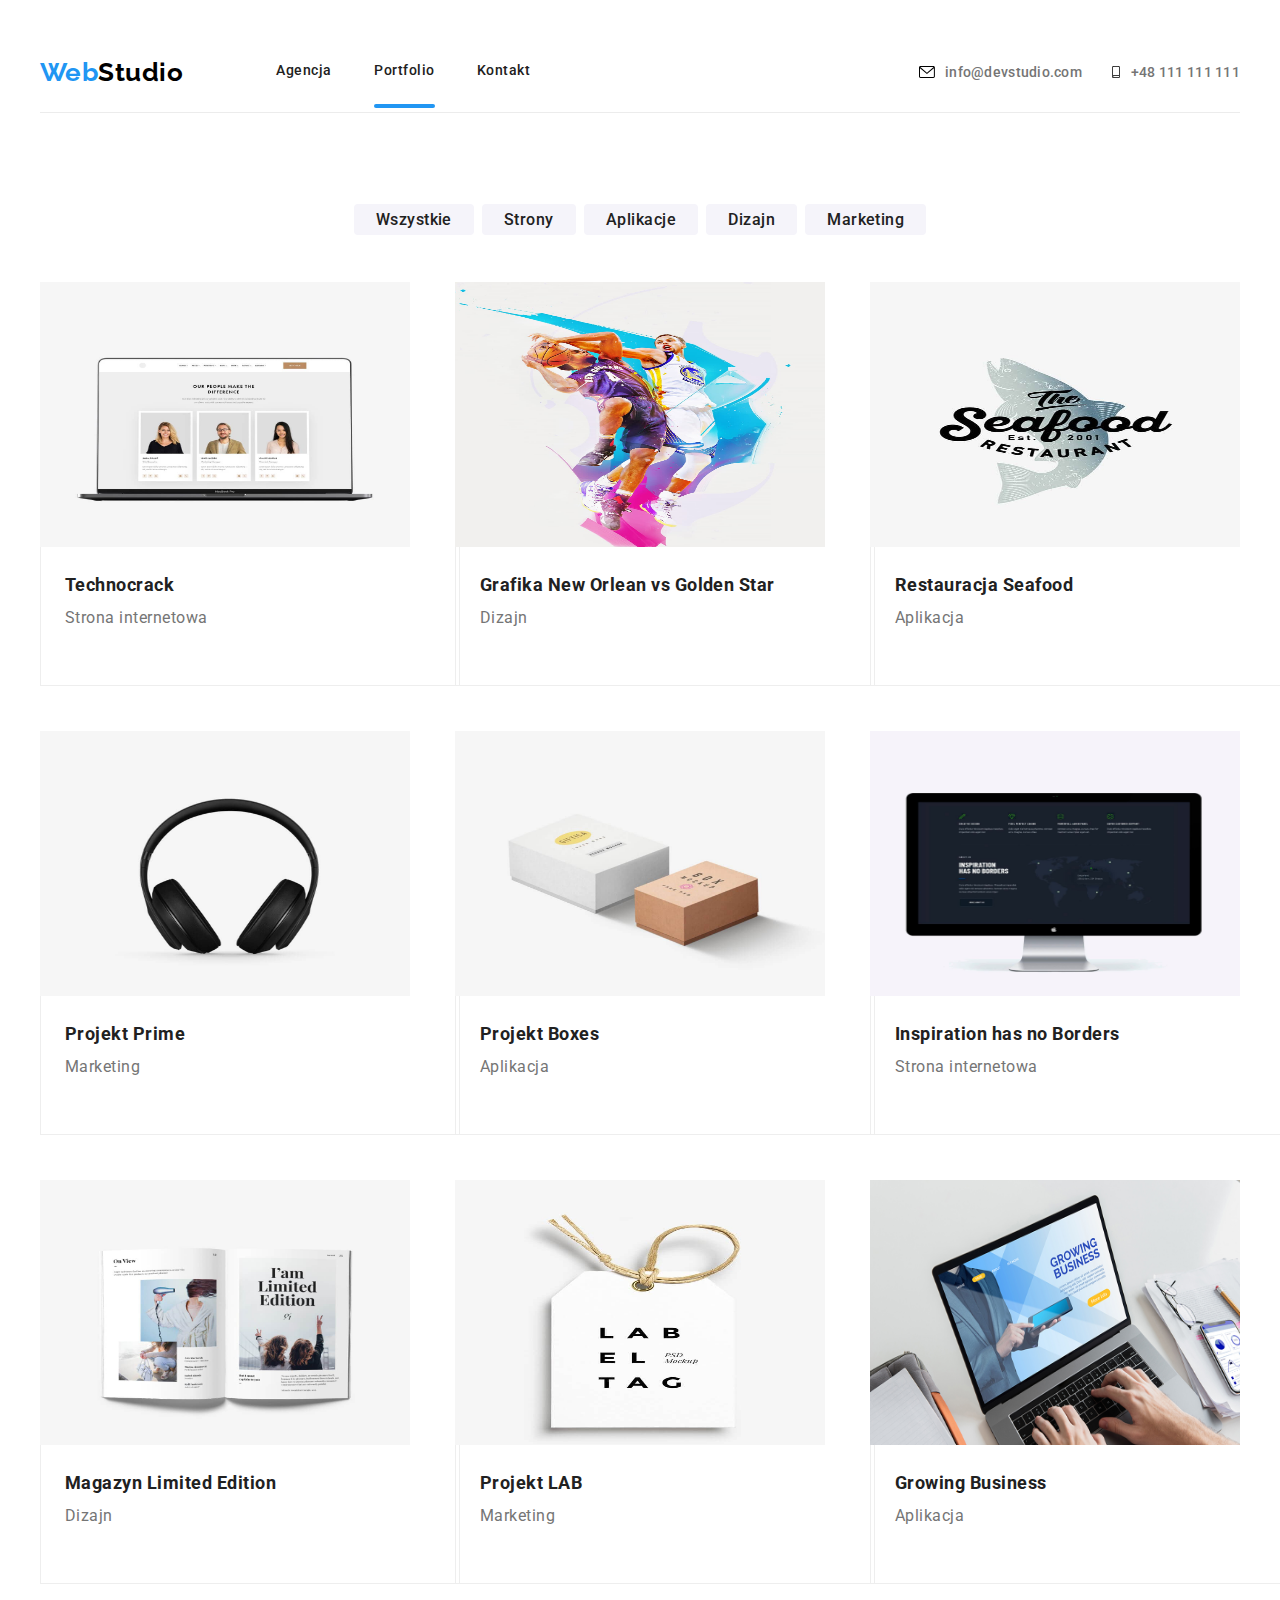
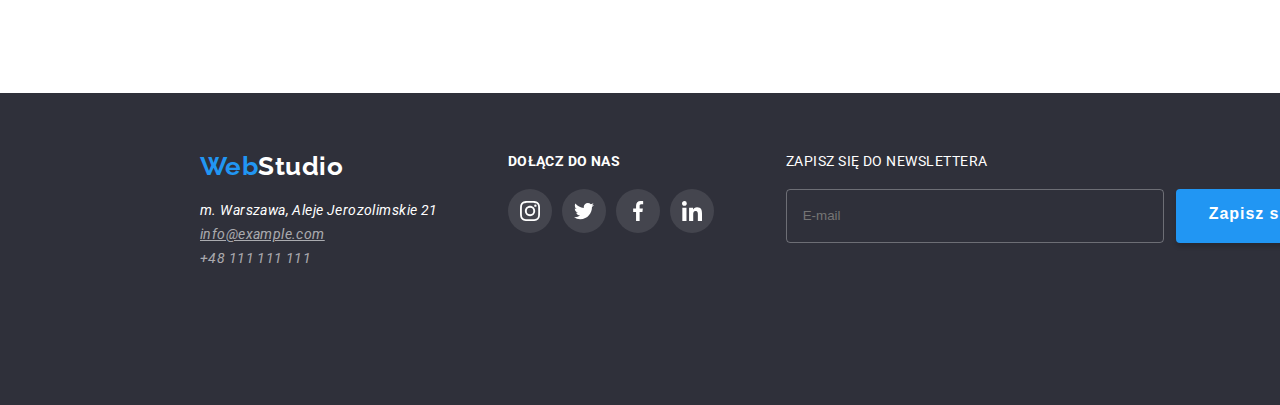
==== portfolio.html @ 8ec06f4e "first commit" ====
<!DOCTYPE html>
<html lang="en">
  <head>
    <meta charset="UTF-8" />
    <meta http-equiv="X-UA-Compatible" content="IE=edge" />
    <meta name="viewport" content="width=device-width, initial-scale=1.0" />
    <title>Portfolio</title>
    <link rel="stylesheet" href="./css/styles.css" />
    <link rel="preconnect" href="https://fonts.googleapis.com" />
    <link rel="preconnect" href="https://fonts.gstatic.com" crossorigin />
    <link
      href="https://fonts.googleapis.com/css2?family=Raleway:wght@700&family=Roboto:wght@400;500;700;900&display=swap"
      rel="stylesheet"
    />
    <link
      rel="stylesheet"
      href="https://cdnjs.cloudflare.com/ajax/libs/modern-normalize/2.0.0/modern-normalize.min.css"
      integrity="sha512-4xo8blKMVCiXpTaLzQSLSw3KFOVPWhm/TRtuPVc4WG6kUgjH6J03IBuG7JZPkcWMxJ5huwaBpOpnwYElP/m6wg=="
      crossorigin="anonymous"
      referrerpolicy="no-referrer"
    />
  </head>
  <body>
    <header class="container">
      <nav class="navigation-container">
        <div class="menu-nav">
          <a href="index.html" class="ws-link"
            ><span class="web">Web</span>Studio</a
          >

          <ul class="nav-list">
            <li><a class="nav-links" href="index.html">Agencja</a></li>
            <li>
              <a class="nav-links is-active" href="portfolio.html">Portfolio</a>
            </li>
            <li><a class="nav-links" href="https://google.com">Kontakt</a></li>
          </ul>
        </div>

        <div class="contacts-nav">
          <ul class="contacts-menu">
            <li class="contacts-item">
              <a class="contact-links" href="mailto:info@devstudio.com">
                <svg class="contact-icon" width="16px" height="12px">
                  <use href="images/icons.svg#icon-envelope"></use>
                </svg>
                info@devstudio.com
              </a>
            </li>
            <li class="contacts-item">
              <a class="contact-links" href="tel:48111111111">
                <svg class="contact-icon" width="10px" height="12px">
                  <use href="images/icons.svg#icon-smartphone"></use>
                </svg>
                +48 111 111 111
              </a>
            </li>
          </ul>
        </div>
      </nav>
    </header>

    <main>
      <section>
        <div class="container">
          <div class="portfolio-container">
            <ul class="portfolio-menu">
              <li>
                <a class="button-portfolio" href="https://google.com"
                  >Wszystkie</a
                >
              </li>
              <li>
                <a class="button-portfolio" href="https://google.com">Strony</a>
              </li>
              <li>
                <a class="button-portfolio" href="https://google.com"
                  >Aplikacje</a
                >
              </li>
              <li>
                <a class="button-portfolio" href="https://google.com">Dizajn</a>
              </li>
              <li>
                <a class="button-portfolio" href="https://google.com"
                  >Marketing</a
                >
              </li>
            </ul>
          </div>
        </div>
      </section>

      <section>
        <div class="container">
          <ul class="projects">
            <li>
              <div class="project-card">
                <div class="card-image">
                  <img
                    src="./images/portfolio1.jpg"
                    alt="website"
                    width="370"
                    height="294"
                  />
                  <div class="card-image-overlay">
                    <p class="card-image-overlay-text">
                      Technocrack jest popularną platformą wykorzystywaną do
                      rozpowszechniania koronawirusa. Firmy wykorzystują tę
                      platformę do celów szpiegowskich i ataków na
                      niezabezpieczone serwery konkurencji
                    </p>
                  </div>
                </div>

                <div class="card-border">
                  <h3 class="project-name">Technocrack</h3>
                  <p class="project-description">Strona internetowa</p>
                </div>
              </div>
            </li>
            <li>
              <div class="project-card">
                <div class="card-image">
                  <img
                    src="./images/portfolio2.jpg"
                    alt="basketball players"
                    width="370"
                    height="294"
                  />
                  <div class="card-image-overlay">
                    <p class="card-image-overlay-text">
                      Technocrack jest popularną platformą wykorzystywaną do
                      rozpowszechniania koronawirusa. Firmy wykorzystują tę
                      platformę do celów szpiegowskich i ataków na
                      niezabezpieczone serwery konkurencji
                    </p>
                  </div>
                </div>

                <div class="card-border">
                  <h3 class="project-name">
                    Grafika New Orlean vs Golden Star
                  </h3>
                  <p class="project-description">Dizajn</p>
                </div>
              </div>
            </li>
            <li>
              <div class="project-card">
                <div class="card-image">
                  <img
                    src="./images/portfolio3.jpg"
                    alt="logo of restaurant"
                    width="370"
                    height="294"
                  />
                  <div class="card-image-overlay">
                    <p class="card-image-overlay-text">
                      Technocrack jest popularną platformą wykorzystywaną do
                      rozpowszechniania koronawirusa. Firmy wykorzystują tę
                      platformę do celów szpiegowskich i ataków na
                      niezabezpieczone serwery konkurencji
                    </p>
                  </div>
                </div>

                <div class="card-border">
                  <h3 class="project-name">Restauracja Seafood</h3>
                  <p class="project-description">Aplikacja</p>
                </div>
              </div>
            </li>
            <li>
              <div class="project-card">
                <div class="card-image">
                  <img
                    src="./images/portfolio4.jpg"
                    alt="headset"
                    width="370"
                    height="294"
                  />
                  <div class="card-image-overlay">
                    <p class="card-image-overlay-text">
                      Technocrack jest popularną platformą wykorzystywaną do
                      rozpowszechniania koronawirusa. Firmy wykorzystują tę
                      platformę do celów szpiegowskich i ataków na
                      niezabezpieczone serwery konkurencji
                    </p>
                  </div>
                </div>

                <div class="card-border">
                  <h3 class="project-name">Projekt Prime</h3>
                  <p class="project-description">Marketing</p>
                </div>
              </div>
            </li>
            <li>
              <div class="project-card">
                <div class="card-image">
                  <img
                    src="./images/portfolio5.jpg"
                    alt="two boxes"
                    width="370"
                    height="294"
                  />
                  <div class="card-image-overlay">
                    <p class="card-image-overlay-text">
                      Technocrack jest popularną platformą wykorzystywaną do
                      rozpowszechniania koronawirusa. Firmy wykorzystują tę
                      platformę do celów szpiegowskich i ataków na
                      niezabezpieczone serwery konkurencji
                    </p>
                  </div>
                </div>

                <div class="card-border">
                  <h3 class="project-name">Projekt Boxes</h3>
                  <p class="project-description">Aplikacja</p>
                </div>
              </div>
            </li>
            <li>
              <div class="project-card">
                <div class="card-image">
                  <img
                    src="./images/portfolio6.jpg"
                    alt="computer"
                    width="370"
                    height="294"
                  />
                  <div class="card-image-overlay">
                    <p class="card-image-overlay-text">
                      Technocrack jest popularną platformą wykorzystywaną do
                      rozpowszechniania koronawirusa. Firmy wykorzystują tę
                      platformę do celów szpiegowskich i ataków na
                      niezabezpieczone serwery konkurencji
                    </p>
                  </div>
                </div>

                <div class="card-border">
                  <h3 class="project-name">Inspiration has no Borders</h3>
                  <p class="project-description">Strona internetowa</p>
                </div>
              </div>
            </li>
            <li>
              <div class="project-card">
                <div class="card-image">
                  <img
                    src="./images/portfolio7.jpg"
                    alt="magazine"
                    width="370"
                    height="294"
                  />
                  <div class="card-image-overlay">
                    <p class="card-image-overlay-text">
                      Technocrack jest popularną platformą wykorzystywaną do
                      rozpowszechniania koronawirusa. Firmy wykorzystują tę
                      platformę do celów szpiegowskich i ataków na
                      niezabezpieczone serwery konkurencji
                    </p>
                  </div>
                </div>

                <div class="card-border">
                  <h3 class="project-name">Magazyn Limited Edition</h3>
                  <p class="project-description">Dizajn</p>
                </div>
              </div>
            </li>
            <li>
              <div class="project-card">
                <div class="card-image">
                  <img
                    src="./images/portfolio8.jpg"
                    alt="label"
                    width="370"
                    height="294"
                  />
                  <div class="card-image-overlay">
                    <p class="card-image-overlay-text">
                      Technocrack jest popularną platformą wykorzystywaną do
                      rozpowszechniania koronawirusa. Firmy wykorzystują tę
                      platformę do celów szpiegowskich i ataków na
                      niezabezpieczone serwery konkurencji
                    </p>
                  </div>
                </div>

                <div class="card-border">
                  <h3 class="project-name">Projekt LAB</h3>
                  <p class="project-description">Marketing</p>
                </div>
              </div>
            </li>
            <li>
              <div class="project-card">
                <div class="card-image">
                  <img
                    src="./images/portfolio9.jpg"
                    alt="man with computer"
                    width="370"
                    height="294"
                  />
                  <div class="card-image-overlay">
                    <p class="card-image-overlay-text">
                      Technocrack jest popularną platformą wykorzystywaną do
                      rozpowszechniania koronawirusa. Firmy wykorzystują tę
                      platformę do celów szpiegowskich i ataków na
                      niezabezpieczone serwery konkurencji
                    </p>
                  </div>
                </div>

                <div class="card-border">
                  <h3 class="project-name">Growing Business</h3>
                  <p class="project-description">Aplikacja</p>
                </div>
              </div>
            </li>
          </ul>
        </div>
      </section>
    </main>

    <footer class="footer">
      <div class="container">
        <div class="footer-main">
          <div class="address-footer">
            <p class="footer-top-line"><span class="web">Web</span>Studio</p>
            <address>
              <ul>
                <li>
                  <a
                    class="footer-location"
                    href="https://goo.gl/maps/ze5Bx688UndLrZjg8"
                    target="_blank"
                  >
                    m. Warszawa, Aleje Jerozolimskie 21</a
                  >
                </li>
                <li>
                  <a class="footer-contact-mail" href="mailto:info@example.com"
                    >info@example.com</a
                  >
                </li>
                <li>
                  <a class="footer-contact" href="tel:48111111111"
                    >+48 111 111 111</a
                  >
                </li>
              </ul>
            </address>
          </div>

          <div class="join-us-footer">
            <p class="join-us-title">dołącz do nas</p>

            <div class="footer-social-media">
              <div class="social-media-icons-footer">
                <svg width="20px" height="20px">
                  <use href="images/icons.svg#icon-instagram-2"></use>
                </svg>
              </div>
              <div class="social-media-icons-footer">
                <svg width="20px" height="20px">
                  <use href="images/icons.svg#icon-twitter-1"></use>
                </svg>
              </div>
              <div class="social-media-icons-footer">
                <svg width="20px" height="20px">
                  <use href="images/icons.svg#icon-facebook-1"></use>
                </svg>
              </div>
              <div class="social-media-icons-footer">
                <svg width="20px" height="20px">
                  <use href="images/icons.svg#icon-linkedin-1"></use>
                </svg>
              </div>
            </div>
          </div>
          <div class="footer-newsletter">
            <form>
              <label for="newsletter" class="footer-inscription"
                ><p>Zapisz się do newslettera</p></label
              >
              <div class="input-send">
                <input
                  id="newsletter"
                  type="email"
                  placeholder="E-mail"
                  class="newsletter-input form-input"
                />
                <button type="submit" class="button-main-page">
                  Zapisz się
                  <svg width="24px" height="24" class="icon-newsletter">
                    <use href="./images/icons.svg#icon-send"></use>
                  </svg>
                </button>
              </div>
            </form>
          </div>
        </div>
      </div>
    </footer>
  </body>
</html>
---- css/styles.css ----
body {
  font-family: "Roboto", sans-serif;
  color: #212121;
  letter-spacing: 0.03em;
  margin: 0 auto;
}

:root {
  --brand-color-blue: #2196f3;
  --brand-color-grey: #757575;
  --white-tekst: #fff;
  --background-dark: #2f303a;
  --background-light: #f5f4fa;
  --header-border: #ececec;
  --img-shadow-first: #0000001f; /* 0.12 opacity */
  --img-shadow-second: #00000024; /* 0.14 opacity */
  --img-shadow-third: #00000033; /* 0.2 opacity */
  --button-shadow-hover-first: #0000001a; /* 0.1 opacity */
  --button-shadow-hover-second: #00000014;
  --grid-shadow-second: #0000000f;
  --grid-shadow-third: #00000029; /* 0.16 opacity */
  --grid-border: #eee;
  --overlay: #2f303a66;
  --icon-color: #afb1b8;
  --icon-color-footer: #ffffff1a;
  --overlay-what-we-do: rgba(47, 48, 58, 0.8);
  --default-time: 250ms;
  --default-timing-function: cubic-bezier(0.4, 0, 0.2, 1);
  --img-overlay-portfolio: rgba(33, 150, 243, 0.9);
  --newsletter-border: rgba(255, 255, 255, 0.3);
  --form-input-border: rgba(33, 33, 33, 0.2);
  --icons-form-color: #212121;
}

.container {
  width: 1200px;
  margin: 0 auto;
  padding: 0 15px 0 15px;
}

ul {
  list-style-type: none;
  padding: 0;
  margin: 0;
}

h2 {
  font-weight: 700;
  font-size: 36px;
  line-height: 42px;
  text-align: center;
  letter-spacing: 0.03em;
  color: #212121;
}

h3 {
  color: #212121;
  margin: 0;
}

a {
  text-decoration: none;
}

p {
  margin: 0;
  padding: 0;
}
.ws-link {
  font-family: "Raleway";
  font-style: normal;
  font-weight: 700;
  font-size: 26px;
  line-height: 100%;
  color: #000000;
  padding-top: 24px;
  padding-bottom: 25px;
  padding-right: 93px;
}
button:focus,
button:hover {
  background-color: var(--brand-color-blue);
  color: var(--white-tekst);
  box-shadow: 0px 3px 1px var(--button-shadow-hover-first),
    0px 1px 2px var(--button-shadow-hover-second),
    0px 2px 2px var(--img-shadow-first);
  transition-property: color, background-color, box-shadow;
  transition-duration: var(--default-time);
  transition-timing-function: var(--default-timing-function);
}

.web {
  color: #2196f3;
}

a.nav-links:link {
  color: #212121;
}
a.nav-links:visited {
  color: #212121;
}
a.nav-links:hover {
  color: #2196f3;
}
a.nav-links:active {
  color: #212121;
}

a.contact-links:link {
  color: #757575;
}
a.contact-links:visited {
  color: #757575;
}
a.contact-links:hover {
  color: #2196f3;
}
a.contact-links:active {
  color: #757575;
}

.contact-icon:hover {
  fill: #2196f3;
}

a.nav-links.is-active::after {
  content: "";
  display: block;
  position: relative;
  top: 25.5px;
  width: 100%;
  height: 4px;
  background-color: #2196f3;
  border-radius: 2px;
  color: #212121;
}

a.nav-links.portfolio::after {
  content: "";
  display: block;
  position: relative;
  top: 25.5px;
  width: 100%;
  height: 4px;
  background-color: #2196f3;
  border-radius: 2px;
}

.contacts-list {
  font-weight: 500;
  font-size: 14px;
  line-height: 100%;
}

.hero {
  max-width: 1600px;
  height: 600px;
  background-image: url("../images/background.jpg");
  position: relative;
}

.hero-container {
  position: absolute;
  top: 0;
  left: 0;
  width: 100%;
  height: 100%;
  background-color: rgba(47, 48, 58, 0.4);
  display: flex;
  flex-direction: column;
  align-items: center;
  padding-bottom: 200px;
  margin-bottom: 94px;
}

.title-main {
  display: flex;
  flex-direction: column;
  justify-content: center;
  align-items: center;
  width: 1200px;
  padding-bottom: 30px;
}

h1 {
  display: flex;
  max-width: 696px;
  text-align: center;
  margin: 0;
  font-weight: 900;
  font-size: 44px;
  line-height: 136%;
  color: #ffffff;
  padding-top: 200px;
}

.order-button {
  display: flex;
  justify-content: center;
}

.button-main {
  /* bg */
  width: 200px;
  height: 50px;
  background-color: #2196f3;
  box-shadow: 0px 4px 4px rgba(0, 0, 0, 0.15);
  border-radius: 4px;

  color: #ffffff;
  cursor: pointer;
  font-weight: 700;
  font-size: 16px;
  line-height: 188%;
}

.title-lorem {
  font-weight: 700;
  font-size: 14px;
  line-height: 100%;
  letter-spacing: 0.03em;
  text-transform: uppercase;
}

.text-lorem {
  font-size: 14px;
  line-height: 171%;
  letter-spacing: 0.03em;
  color: #757575;
}

.box {
  line-height: 171%;
  color: #757575;
}

.icon-box {
  display: flex;
  justify-content: center;
  align-items: center;
  width: 270px;
  height: 120px;
  background-color: #f5f4fa;
  margin-bottom: 30px;
}

.about-us {
  font-weight: 700;
  font-size: 36px;
  line-height: 100%;
}

.about-us-title {
  background-color: #2f303acc;
  width: 100%;
  height: 70px;
  position: relative;
  top: -74px;
}

.about-us-text {
  font-style: normal;
  font-weight: 700;
  text-transform: uppercase;
  line-height: 16px;
  text-align: center;
  letter-spacing: 0.03em;
  color: #ffffff;
  padding-top: 27px;
  z-index: 1;
}

.what-we-do {
  display: flex;
  flex-direction: column;
  align-items: center;
  padding-top: 94px;
  padding-bottom: 50px;
}

.about-us-img {
  width: 370px;
  height: 294px;
}

.our-team {
  width: 1600px;
  background-color: #f5f4fa;
}

.our-team-title {
  display: flex;
  justify-content: center;
  margin: 0 auto;
  padding-bottom: 50px;
}

.card {
  display: block;
  width: 270px;
  height: 428px;
  background-color: #ffffff;
  box-shadow: 0px 1px 3px rgba(0, 0, 0, 0.12), 0px 1px 1px rgba(0, 0, 0, 0.14),
    0px 2px 1px rgba(0, 0, 0, 0.2);
  border-radius: 0px 0px 4px 4px;
}

.card-icon {
  display: flex;
  justify-content: space-around;
  width: 206px;
  height: 56px;
  margin-left: 32px;
  gap: 10px;
  fill: #afb1b8;
}

.social-media-icons {
  display: flex;
  justify-content: center;
  align-items: center;
  width: 44px;
  height: 44px;
  border: none;
  border-radius: 22px;
  cursor: pointer;
}

.social-media-icons:hover {
  fill: #ffffff;
  background-color: #2196f3;
}

.clients {
  margin-bottom: 94px;
}

.our-clients {
  display: flex;
  justify-content: center;
  margin: 0 auto;
  padding-top: 94px;
}

.clients-icons {
  display: flex;
  justify-content: space-between;
  padding-top: 50px;
}

.clients-logo {
  display: flex;
  justify-content: center;
  align-items: center;
  width: 170px;
  height: 92px;
  border: 1px solid #afb1b8;
  border-radius: 4px;
  fill: #afb1b8;
}

.clients-logo:hover {
  border-color: #2196f3;
  border-radius: 4px;
}

.clients-logo:hover {
  fill: #2196f3;
}

.footer {
  width: 1600px;
  height: 252px;
  background: #2f303a;
  padding-top: 60px;
  margin: 0px;
}

.footer-main {
  display: flex;
  justify-content: flex-start;
}

.address-footer {
  display: block;
  justify-content: flex-start;
  margin-right: 70px;
}

.footer-top-line {
  font-family: "Raleway";
  font-style: normal;
  font-weight: 700;
  font-size: 26px;
  line-height: 100%;
  color: #ffffff;
  padding-bottom: 20px;
}

.footer-location {
  font-size: 14px;
  line-height: 171%;
  color: #ffffff;
  letter-spacing: 0.03em;
}

.footer-contact {
  font-size: 14px;
  line-height: 171%;
  color: rgba(255, 255, 255, 0.6);
  letter-spacing: 0.03em;
}

.footer-contact-mail {
  font-size: 14px;
  line-height: 171%;
  color: rgba(255, 255, 255, 0.6);
  letter-spacing: 0.03em;
  text-decoration-line: underline;
}

.join-us-footer {
  display: block;
}

.footer-social-media {
  display: flex;
  gap: 10px;
}

.social-media-icons-footer {
  display: flex;
  justify-content: center;
  align-items: center;
  width: 44px;
  height: 44px;
  border: none;
  border-radius: 22px;
  cursor: pointer;
  background-color: rgba(255, 255, 255, 0.1);
  fill: #ffffff;
}

.social-media-icons-footer:hover {
  fill: #ffffff;
  background-color: #2196f3;
}

.input-send {
  margin-top: 20px;
  display: flex;
  gap: 12px;
}

.newsletter-input {
  width: 358px;
  height: 50px;
  background-color: inherit;
  border: 1px solid var(--newsletter-border);
  border-radius: 4px;
  padding-left: 16px;
}

.footer-newsletter {
  padding-left: 72px;
}

.button-main-page {
  background-color: var(--brand-color-blue);
  color: var(--white-tekst);
  font-weight: 700;
  line-height: 1.875;
  width: 200px;
  padding: 10px 0;
  margin: 0 auto;
  letter-spacing: 0.06em;
  display: flex;
  justify-content: center;
  box-shadow: 0px 4px 4px rgba(0, 0, 0, 0.15);
}

.icon-newsletter {
  fill: var(--white-tekst);
  margin-left: 24px;
}
.footer-inscription {
  text-transform: uppercase;
  line-height: 1.1428em;
  font-size: 14px;
  color: #fff;
}

button {
  cursor: pointer;
  font-size: 16px;
  background-color: var(--background-light);
  font-weight: 500;
  line-height: 1.625;
  border: none;
  border-radius: 4px;
  padding: 6px 22px;
}

.form-style {
  display: flex;
  flex-direction: column;
  margin: 40px;
}

.form-input:focus {
  outline: 1px solid var(--brand-color-blue);
  transition-property: outline;
  transition-duration: var(--default-time);
  transition-timing-function: var(--default-timing-function);
}

.form-input:focus + svg {
  fill: var(--brand-color-blue);
  transition-property: fill;
  transition-duration: var(--default-time);
  transition-timing-function: var(--default-timing-function);
}

.join-us-title {
  display: flex;
  font-weight: 700;
  font-size: 14px;
  line-height: 16px;
  letter-spacing: 0.03em;
  text-transform: uppercase;
  color: #ffffff;
  padding-bottom: 20px;
}

.button-portfolio {
  height: 38px;
  background-color: #f5f4fa;
  border: none;
  border-radius: 4px;
  padding: 6px 22px;

  color: #212121;
  cursor: pointer;
  font-weight: 500;
  font-size: 16px;
  line-height: 162%;
  text-align: center;
  letter-spacing: 0.03em;
}

a.button-portfolio:link {
  background-color: #f5f4fa;
  color: #212121;
}
a.button-portfolio:visited {
  background-color: #f5f4fa;
  color: #212121;
}
a.button-portfolio:hover {
  background-color: #2196f3;
  color: #ffffff;
  box-shadow: 0px 3px 1px rgba(0, 0, 0, 0.1), 0px 1px 2px rgba(0, 0, 0, 0.08),
    0px 2px 2px rgba(0, 0, 0, 0.12);
  border-radius: 4px;
}
a.button-portfolio:active {
  background-color: #2196f3;
  color: #ffffff;
}

.project-card {
  display: flex;
  flex-direction: column;
  width: 370px;
  height: 404px;
  margin-bottom: 15px;
  margin-top: 15px;
}

.project-card:hover,
.project-card:focus {
  cursor: pointer;
  box-shadow: 0px 1px 1px rgba(0, 0, 0, 0.12), 0px 4px 4px rgba(0, 0, 0, 0.06),
    1px 4px 6px rgba(0, 0, 0, 0.16);
}

.card-image {
  position: relative;
  overflow: hidden;
}

.card-image-overlay {
  width: 370px;
  height: 294px;
  background-color: #2196f3e6;
  position: absolute;
  bottom: 0;
  overflow: hidden;
  transform: translateY(100%);
  transition-duration: 250ms;
  transition-timing-function: cubic-bezier(0.4, 0, 0.2, 1);
}

.card-image-overlay-text {
  font-size: 18px;
  line-height: 156%;
  letter-spacing: 0.03em;
  color: #ffffff;
  padding-top: 49px;
  padding-left: 24px;
  padding-right: 45px;
}

.project-card:hover .card-image-overlay {
  transform: translateY(0);
}

.card-border {
  justify-content: flex-start;
  height: 110px;
  width: 370px;
  border: #eeeeee 1px solid;
  border-top: none;
  margin: 0 auto;
  padding: 20px 24px;
}

.project-name {
  font-weight: 700;
  font-size: 18px;
  line-height: 200%;
}

.project-description {
  font-size: 16px;
  line-height: 188%;
  color: #757575;
}

.container {
  width: 1200px;
  margin: 0 auto;
  padding: 0 15 0 15;
}

.navigation-container {
  display: flex;
  justify-content: space-between;
  border-bottom-width: 1px;
  border-bottom-style: solid;
  border-bottom-color: #ececec;
}

.team-main {
  background-color: #f5f4fa;
  padding-top: 94px;
  padding-bottom: 94px;
}

.logo-nav {
  display: flex;
  justify-content: flex-start;
  align-items: center;
  padding-right: 93px;
}
.menu-nav {
  display: flex;
  justify-content: flex-start;
  align-items: center;
  row-gap: 46px;
  padding-top: 32px;
  margin-left: 0;
}

.nav-list {
  display: flex;
  justify-content: space-between;
  width: 254px;
  font-weight: 500;
  font-size: 14px;
  line-height: 16px;
  font-weight: 500;
  color: #212121;
}

.contacts-nav {
  display: flex;
  justify-content: space-between;
  align-items: center;
  width: 321px;
  padding-top: 32px;
  padding-bottom: 32px;
  row-gap: 30px;
}

.contacts-menu {
  display: flex;
  justify-content: space-between;
  align-items: center;
  width: 321px;
  row-gap: 30px;
  padding-top: 32px;
  font-weight: 500;
  font-size: 14px;
  line-height: 16px;
  letter-spacing: 0.02em;
}

.contacts-item {
  display: flex;
  padding-right: 0px;
  font-weight: 500;
  font-size: 14px;
  line-height: 16px;
  letter-spacing: 0.02em;
}

.contact-links {
  display: flex;
  justify-content: space-between;
  gap: 10px;
  align-items: center;
  padding: 0;
}

.lorem-list {
  display: flex;
  justify-content: space-between;
  gap: 30px;
  padding-top: 94px;
}

.contact-links:hover {
  fill: #2196f3;
}

.our-work {
  display: flex;
  justify-content: space-between;
  flex-wrap: wrap;
  gap: 30px;
  padding-bottom: 94px;
}

.team-cards {
  display: flex;
  justify-content: space-between;
  flex-wrap: wrap;
  gap: 30px;
}

.card-name {
  color: #212121;
  display: flex;
  justify-content: center;
  margin-top: 30px;
  margin-bottom: 10px;
}

.portfolio-container {
  width: 572px;
  padding-top: 94px;
  padding-bottom: 34px;
  margin: 0 auto;
}

.position-name {
  color: #757575;
  display: flex;
  justify-content: center;
  margin-bottom: 16px;
}
div {
  display: block;
}
.portfolio-menu {
  display: flex;
  justify-content: center;
  gap: 8px;
  padding: 0px 22px;
}

.projects {
  display: flex;
  flex-wrap: wrap;
  justify-content: space-between;
  gap: 15px;
  margin-bottom: 94px;
}

.button-main-page {
  background-color: var(--brand-color-blue);
  color: var(--white-tekst);
  font-weight: 700;
  line-height: 1.875;
  width: 200px;
  padding: 10px 0;
  margin: 0 auto;
  letter-spacing: 0.06em;
  display: flex;
  justify-content: center;
  box-shadow: 0px 4px 4px rgba(0, 0, 0, 0.15);
}

.modal-backdrop {
  position: fixed;
  top: 0;
  left: 0;
  bottom: 0;
  right: 0;
  background-color: var(--img-shadow-third);
  display: flex;
  transition-property: opacity, scale, visibility;
  transition-duration: 1s;
}

.is-hidden {
  pointer-events: none;
  visibility: hidden;
  opacity: 0;
  transform: scale(0);
}

.modal {
  position: absolute;
  width: 528px;
  min-height: 581px;
  left: 50%;
  top: 50%;
  transform: translate(-50%, -50%);
  background-color: var(--white-tekst);
  box-shadow: 0px 1px 3px var(--img-shadow-first),
    0px 1px 1px var(--img-shadow-second), 0px 2px 1px var(--img-shadow-third);
  border-radius: 4px;
}

.modal-button {
  all: unset;
  position: absolute;
  margin: 8px 0 0 490px;
}
.form-style {
  display: flex;
  flex-direction: column;
  margin: 40px;
}

.form-box {
  position: relative;
}

.input-icons input {
  width: 448px;
  height: 40px;
  background-color: inherit;
  border: 1px solid var(--form-input-border);
  border-radius: 4px;
  padding: 0 0 0 42px;
  display: block;
}

.input-icons textarea {
  width: 448px;
  height: 120px;
  background-color: inherit;
  border: 1px solid var(--form-input-border);
  border-radius: 4px;
  padding: 12px 16px;
  resize: none;
  display: block;
}

form h3 {
  text-align: center;
  font-size: 20px;
  letter-spacing: 0.03em;
  line-height: 23px;
  margin-bottom: 2px;
  font-style: 700;
}

.form-label {
  font-weight: 400;
  font-size: 12px;
  line-height: 14px;
  letter-spacing: 0.01em;
  color: var(--brand-color-grey);
  margin: 10px 0 4px 0;
  display: flex;
}

.checkbox-label {
  margin: 20px 0 30px 15px;
  font-weight: 400;
  font-size: 14px;
  line-height: 24px;
  letter-spacing: 0.03em;
  color: var(--brand-color-grey);
  display: flex;
  align-items: center;
  position: relative;
}

.checkbox-label a {
  text-decoration: underline;
  color: var(--brand-color-blue);
}

.checkbox-icon {
  position: absolute;
  fill: var(--white-tekst);
  border-radius: 2px;
  visibility: hidden;
  transition-property: background-color, visibility, scale;
  transition-duration: var(--default-time);
  transition-timing-function: var(--default-timing-function);
  scale: 0;
}

.checkbox-hidden:checked ~ .checkbox-icon {
  visibility: visible;
  background-color: var(--brand-color-blue);
  scale: 1;
}

.checkbox-hidden:checked ~ .checkbox-icon-unchecked {
  scale: 0;
}

.checkbox-icon-unchecked {
  position: absolute;
  scale: 1;
  transition: scale, 0.2s;
}

.checkbox-text {
  margin-left: 8px;
}

.checkbox-hidden {
  -moz-appearance: none;
  -webkit-appearance: none;
  appearance: none;
  width: 16px;
  height: 15px;
  z-index: 10;
}

.input-icons svg {
  position: absolute;
}

.icons-form {
  top: 32px;
  left: 15px;
  fill: var(--icons-form-color);
}

.icon-checkbox {
  margin-left: 15px;
}

.form-input:focus {
  outline: 1px solid var(--brand-color-blue);
  transition-property: outline;
  transition-duration: var(--default-time);
  transition-timing-function: var(--default-timing-function);
}

.form-input:focus + svg {
  fill: var(--brand-color-blue);
  transition-property: fill;
  transition-duration: var(--default-time);
  transition-timing-function: var(--default-timing-function);
}
.checkbox-label {
  margin: 20px 0 30px 15px;
  font-weight: 400;
  font-size: 14px;
  line-height: 24px;
  letter-spacing: 0.03em;
  color: var(--brand-color-grey);
  display: flex;
  align-items: center;
  position: relative;
}

.checkbox-label a {
  text-decoration: underline;
  color: var(--brand-color-blue);
}

.checkbox-icon {
  position: absolute;
  fill: var(--white-tekst);
  border-radius: 2px;
  visibility: hidden;
  transition-property: background-color, visibility, scale;
  transition-duration: var(--default-time);
  transition-timing-function: var(--default-timing-function);
  scale: 0;
}

.checkbox-hidden:checked ~ .checkbox-icon {
  visibility: visible;
  background-color: var(--brand-color-blue);
  scale: 1;
}

.checkbox-hidden:checked ~ .checkbox-icon-unchecked {
  scale: 0;
}

.checkbox-icon-unchecked {
  position: absolute;
  scale: 1;
  transition: scale, 0.2s;
}

.checkbox-text {
  margin-left: 8px;
}

.checkbox-hidden {
  -moz-appearance: none;
  -webkit-appearance: none;
  appearance: none;
  width: 16px;
  height: 15px;
  z-index: 10;
}
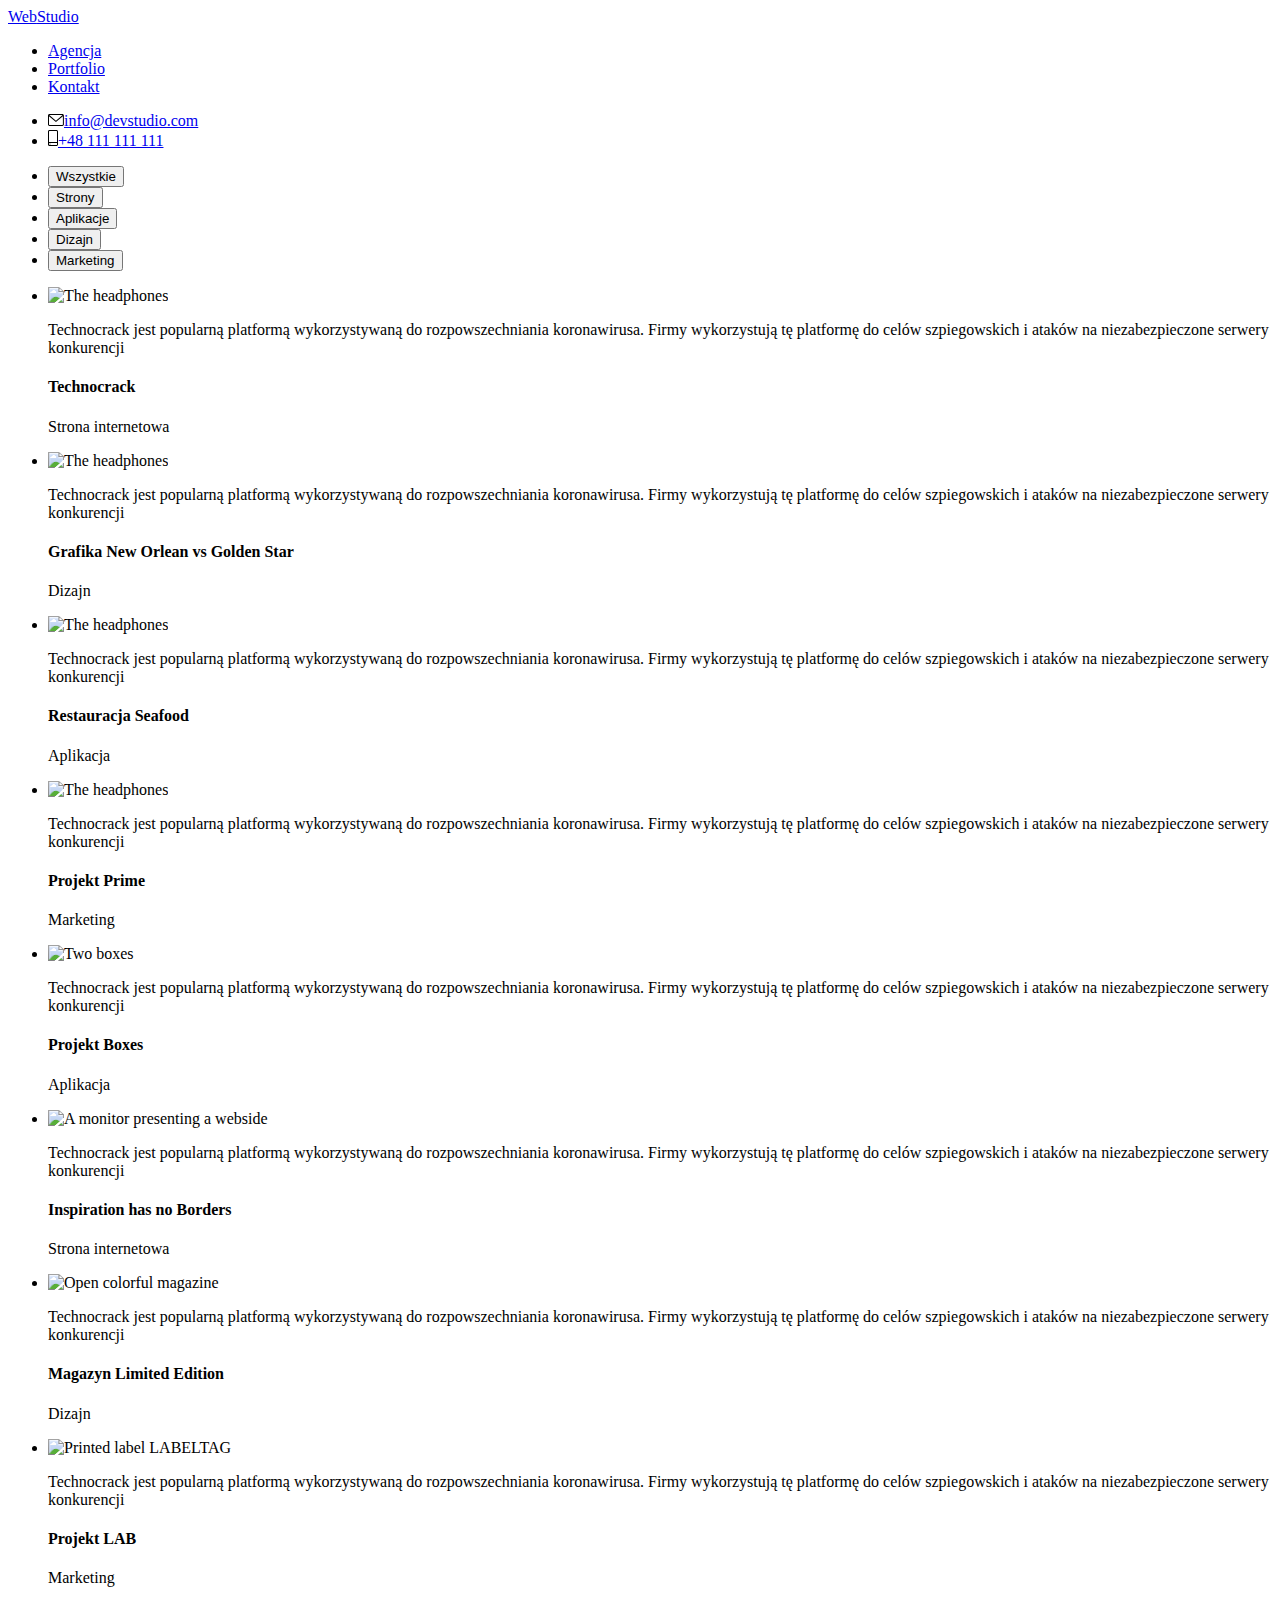
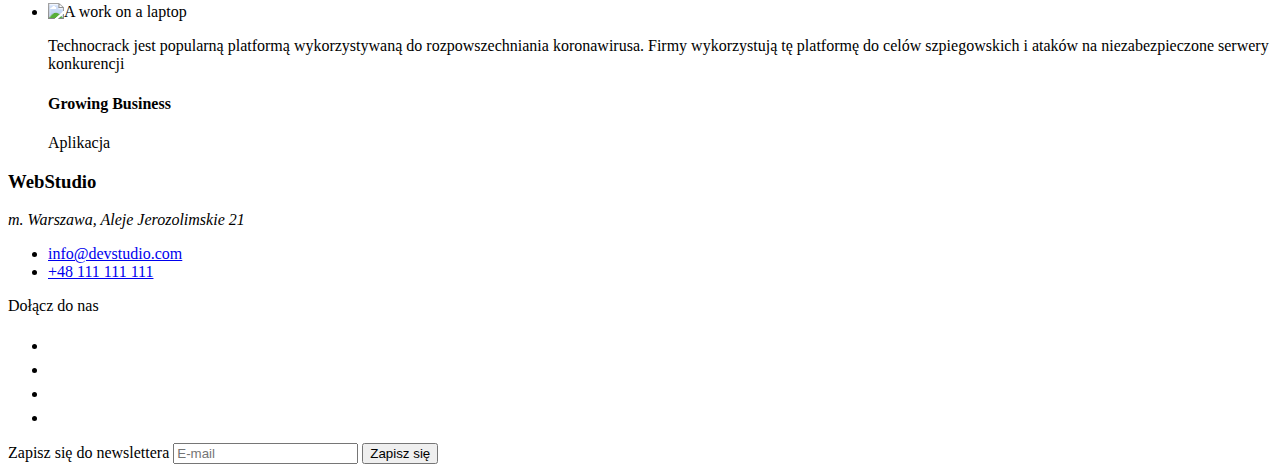
==== commit 2ddeb86f: "next components" ====
--- a/portfolio.html
+++ b/portfolio.html
@@ -5,7 +5,6 @@
     <meta http-equiv="X-UA-Compatible" content="IE=edge" />
     <meta name="viewport" content="width=device-width, initial-scale=1.0" />
     <title>Portfolio</title>
-    <link rel="stylesheet" href="./css/styles.css" />
     <link rel="preconnect" href="https://fonts.googleapis.com" />
     <link rel="preconnect" href="https://fonts.gstatic.com" crossorigin />
     <link
@@ -14,397 +13,342 @@
     />
     <link
       rel="stylesheet"
-      href="https://cdnjs.cloudflare.com/ajax/libs/modern-normalize/2.0.0/modern-normalize.min.css"
-      integrity="sha512-4xo8blKMVCiXpTaLzQSLSw3KFOVPWhm/TRtuPVc4WG6kUgjH6J03IBuG7JZPkcWMxJ5huwaBpOpnwYElP/m6wg=="
+      href="https://cdnjs.cloudflare.com/ajax/libs/modern-normalize/1.1.0/modern-normalize.min.css"
+      integrity="sha512-wpPYUAdjBVSE4KJnH1VR1HeZfpl1ub8YT/NKx4PuQ5NmX2tKuGu6U/JRp5y+Y8XG2tV+wKQpNHVUX03MfMFn9Q=="
       crossorigin="anonymous"
       referrerpolicy="no-referrer"
     />
+    <link href="css/main.min.css" rel="stylesheet" />
   </head>
-  <body>
-    <header class="container">
-      <nav class="navigation-container">
-        <div class="menu-nav">
-          <a href="index.html" class="ws-link"
-            ><span class="web">Web</span>Studio</a
-          >
-
-          <ul class="nav-list">
-            <li><a class="nav-links" href="index.html">Agencja</a></li>
-            <li>
-              <a class="nav-links is-active" href="portfolio.html">Portfolio</a>
-            </li>
-            <li><a class="nav-links" href="https://google.com">Kontakt</a></li>
+  <body class="body">
+    <header class="header">
+      <div class="container header__container">
+        <a class="header__logo logo-main" href="index.html"
+          ><span class="logo-main--accent">Web</span>Studio</a
+        >
+        <nav>
+          <menu class="navigation">
+            <li>
+              <a class="navigation__link" href="index.html" lang="pl"
+                >Agencja</a
+              >
+            </li>
+            <li>
+              <a
+                class="navigation__link navigation__link--accent"
+                href="portfolio.html"
+                lang="pl"
+                >Portfolio</a
+              >
+            </li>
+            <li>
+              <a class="navigation__link" href="kontakt.html" lang="pl"
+                >Kontakt</a
+              >
+            </li>
+          </menu>
+        </nav>
+        <ul class="contact">
+          <li class="contact__email">
+            <a href="mailto:info@devstudio.com"
+              ><svg class="icon-envelope" width="16" height="12">
+                <use href="images/icons.svg#icon-envelope"></use></svg></a
+            ><a class="email" href="mailto:info@devstudio.com"
+              >info@devstudio.com</a
+            >
+          </li>
+          <li class="contact__telephon">
+            <a href="tel:+48111111111"
+              ><svg class="icon-smartphon" width="10" height="16">
+                <use href="images/icons.svg#icon-smartphone"></use></svg></a
+            ><a class="telephon" href="tel:+48111111111">+48 111 111 111</a>
+          </li>
+        </ul>
+      </div>
+    </header>
+    <main>
+      <section class="section">
+        <div class="container">
+          <ul class="btn-portfolio-grid">
+            <li>
+              <button class="btn-portfolio" type="button" lang="pl">
+                Wszystkie
+              </button>
+            </li>
+            <li>
+              <button class="btn-portfolio" type="button" lang="pl">
+                Strony
+              </button>
+            </li>
+            <li>
+              <button class="btn-portfolio" type="button" lang="pl">
+                Aplikacje
+              </button>
+            </li>
+            <li>
+              <button class="btn-portfolio" type="button" lang="pl">
+                Dizajn
+              </button>
+            </li>
+            <li>
+              <button class="btn-portfolio" type="button">Marketing</button>
+            </li>
           </ul>
-        </div>
-
-        <div class="contacts-nav">
-          <ul class="contacts-menu">
-            <li class="contacts-item">
-              <a class="contact-links" href="mailto:info@devstudio.com">
-                <svg class="contact-icon" width="16px" height="12px">
-                  <use href="images/icons.svg#icon-envelope"></use>
-                </svg>
-                info@devstudio.com
-              </a>
-            </li>
-            <li class="contacts-item">
-              <a class="contact-links" href="tel:48111111111">
-                <svg class="contact-icon" width="10px" height="12px">
-                  <use href="images/icons.svg#icon-smartphone"></use>
-                </svg>
-                +48 111 111 111
-              </a>
-            </li>
-          </ul>
-        </div>
-      </nav>
-    </header>
-
-    <main>
-      <section>
-        <div class="container">
-          <div class="portfolio-container">
-            <ul class="portfolio-menu">
-              <li>
-                <a class="button-portfolio" href="https://google.com"
-                  >Wszystkie</a
-                >
-              </li>
-              <li>
-                <a class="button-portfolio" href="https://google.com">Strony</a>
-              </li>
-              <li>
-                <a class="button-portfolio" href="https://google.com"
-                  >Aplikacje</a
-                >
-              </li>
-              <li>
-                <a class="button-portfolio" href="https://google.com">Dizajn</a>
-              </li>
-              <li>
-                <a class="button-portfolio" href="https://google.com"
-                  >Marketing</a
-                >
-              </li>
-            </ul>
-          </div>
-        </div>
-      </section>
-
-      <section>
-        <div class="container">
-          <ul class="projects">
-            <li>
-              <div class="project-card">
-                <div class="card-image">
-                  <img
-                    src="./images/portfolio1.jpg"
-                    alt="website"
-                    width="370"
-                    height="294"
-                  />
-                  <div class="card-image-overlay">
-                    <p class="card-image-overlay-text">
-                      Technocrack jest popularną platformą wykorzystywaną do
-                      rozpowszechniania koronawirusa. Firmy wykorzystują tę
-                      platformę do celów szpiegowskich i ataków na
-                      niezabezpieczone serwery konkurencji
-                    </p>
-                  </div>
-                </div>
-
-                <div class="card-border">
-                  <h3 class="project-name">Technocrack</h3>
-                  <p class="project-description">Strona internetowa</p>
-                </div>
-              </div>
-            </li>
-            <li>
-              <div class="project-card">
-                <div class="card-image">
-                  <img
-                    src="./images/portfolio2.jpg"
-                    alt="basketball players"
-                    width="370"
-                    height="294"
-                  />
-                  <div class="card-image-overlay">
-                    <p class="card-image-overlay-text">
-                      Technocrack jest popularną platformą wykorzystywaną do
-                      rozpowszechniania koronawirusa. Firmy wykorzystują tę
-                      platformę do celów szpiegowskich i ataków na
-                      niezabezpieczone serwery konkurencji
-                    </p>
-                  </div>
-                </div>
-
-                <div class="card-border">
-                  <h3 class="project-name">
-                    Grafika New Orlean vs Golden Star
-                  </h3>
-                  <p class="project-description">Dizajn</p>
-                </div>
-              </div>
-            </li>
-            <li>
-              <div class="project-card">
-                <div class="card-image">
-                  <img
-                    src="./images/portfolio3.jpg"
-                    alt="logo of restaurant"
-                    width="370"
-                    height="294"
-                  />
-                  <div class="card-image-overlay">
-                    <p class="card-image-overlay-text">
-                      Technocrack jest popularną platformą wykorzystywaną do
-                      rozpowszechniania koronawirusa. Firmy wykorzystują tę
-                      platformę do celów szpiegowskich i ataków na
-                      niezabezpieczone serwery konkurencji
-                    </p>
-                  </div>
-                </div>
-
-                <div class="card-border">
-                  <h3 class="project-name">Restauracja Seafood</h3>
-                  <p class="project-description">Aplikacja</p>
-                </div>
-              </div>
-            </li>
-            <li>
-              <div class="project-card">
-                <div class="card-image">
-                  <img
-                    src="./images/portfolio4.jpg"
-                    alt="headset"
-                    width="370"
-                    height="294"
-                  />
-                  <div class="card-image-overlay">
-                    <p class="card-image-overlay-text">
-                      Technocrack jest popularną platformą wykorzystywaną do
-                      rozpowszechniania koronawirusa. Firmy wykorzystują tę
-                      platformę do celów szpiegowskich i ataków na
-                      niezabezpieczone serwery konkurencji
-                    </p>
-                  </div>
-                </div>
-
-                <div class="card-border">
-                  <h3 class="project-name">Projekt Prime</h3>
-                  <p class="project-description">Marketing</p>
-                </div>
-              </div>
-            </li>
-            <li>
-              <div class="project-card">
-                <div class="card-image">
-                  <img
-                    src="./images/portfolio5.jpg"
-                    alt="two boxes"
-                    width="370"
-                    height="294"
-                  />
-                  <div class="card-image-overlay">
-                    <p class="card-image-overlay-text">
-                      Technocrack jest popularną platformą wykorzystywaną do
-                      rozpowszechniania koronawirusa. Firmy wykorzystują tę
-                      platformę do celów szpiegowskich i ataków na
-                      niezabezpieczone serwery konkurencji
-                    </p>
-                  </div>
-                </div>
-
-                <div class="card-border">
-                  <h3 class="project-name">Projekt Boxes</h3>
-                  <p class="project-description">Aplikacja</p>
-                </div>
-              </div>
-            </li>
-            <li>
-              <div class="project-card">
-                <div class="card-image">
-                  <img
-                    src="./images/portfolio6.jpg"
-                    alt="computer"
-                    width="370"
-                    height="294"
-                  />
-                  <div class="card-image-overlay">
-                    <p class="card-image-overlay-text">
-                      Technocrack jest popularną platformą wykorzystywaną do
-                      rozpowszechniania koronawirusa. Firmy wykorzystują tę
-                      platformę do celów szpiegowskich i ataków na
-                      niezabezpieczone serwery konkurencji
-                    </p>
-                  </div>
-                </div>
-
-                <div class="card-border">
-                  <h3 class="project-name">Inspiration has no Borders</h3>
-                  <p class="project-description">Strona internetowa</p>
-                </div>
-              </div>
-            </li>
-            <li>
-              <div class="project-card">
-                <div class="card-image">
-                  <img
-                    src="./images/portfolio7.jpg"
-                    alt="magazine"
-                    width="370"
-                    height="294"
-                  />
-                  <div class="card-image-overlay">
-                    <p class="card-image-overlay-text">
-                      Technocrack jest popularną platformą wykorzystywaną do
-                      rozpowszechniania koronawirusa. Firmy wykorzystują tę
-                      platformę do celów szpiegowskich i ataków na
-                      niezabezpieczone serwery konkurencji
-                    </p>
-                  </div>
-                </div>
-
-                <div class="card-border">
-                  <h3 class="project-name">Magazyn Limited Edition</h3>
-                  <p class="project-description">Dizajn</p>
-                </div>
-              </div>
-            </li>
-            <li>
-              <div class="project-card">
-                <div class="card-image">
-                  <img
-                    src="./images/portfolio8.jpg"
-                    alt="label"
-                    width="370"
-                    height="294"
-                  />
-                  <div class="card-image-overlay">
-                    <p class="card-image-overlay-text">
-                      Technocrack jest popularną platformą wykorzystywaną do
-                      rozpowszechniania koronawirusa. Firmy wykorzystują tę
-                      platformę do celów szpiegowskich i ataków na
-                      niezabezpieczone serwery konkurencji
-                    </p>
-                  </div>
-                </div>
-
-                <div class="card-border">
-                  <h3 class="project-name">Projekt LAB</h3>
-                  <p class="project-description">Marketing</p>
-                </div>
-              </div>
-            </li>
-            <li>
-              <div class="project-card">
-                <div class="card-image">
-                  <img
-                    src="./images/portfolio9.jpg"
-                    alt="man with computer"
-                    width="370"
-                    height="294"
-                  />
-                  <div class="card-image-overlay">
-                    <p class="card-image-overlay-text">
-                      Technocrack jest popularną platformą wykorzystywaną do
-                      rozpowszechniania koronawirusa. Firmy wykorzystują tę
-                      platformę do celów szpiegowskich i ataków na
-                      niezabezpieczone serwery konkurencji
-                    </p>
-                  </div>
-                </div>
-
-                <div class="card-border">
-                  <h3 class="project-name">Growing Business</h3>
-                  <p class="project-description">Aplikacja</p>
-                </div>
+          <ul class="product-grid">
+            <li class="product">
+              <div class="product__container">
+                <img
+                  src="images/portfoliopicture1.jpg"
+                  alt="The headphones"
+                  width="370"
+                  height="294"
+                />
+                <p class="product__description">
+                  Technocrack jest popularną platformą wykorzystywaną do
+                  rozpowszechniania koronawirusa. Firmy wykorzystują tę
+                  platformę do celów szpiegowskich i ataków na niezabezpieczone
+                  serwery konkurencji
+                </p>
+              </div>
+              <div class="product__container-text">
+                <h4 class="product__title">Technocrack</h4>
+                <p class="product__text" lang="pl">Strona internetowa</p>
+              </div>
+            </li>
+            <li class="product">
+              <div class="product__container">
+                <img
+                  class="picture"
+                  src="images/portfoliopicture2.jpg"
+                  alt="The headphones"
+                  width="370"
+                  height="294"
+                />
+                <p class="product__description">
+                  Technocrack jest popularną platformą wykorzystywaną do
+                  rozpowszechniania koronawirusa. Firmy wykorzystują tę
+                  platformę do celów szpiegowskich i ataków na niezabezpieczone
+                  serwery konkurencji
+                </p>
+              </div>
+              <div class="product__container-text">
+                <h4 class="product__title" lang="pl">
+                  Grafika New Orlean vs Golden Star
+                </h4>
+                <p class="product__text" lang="pl">Dizajn</p>
+              </div>
+            </li>
+            <li class="product">
+              <div class="product__container">
+                <img
+                  class="picture"
+                  src="images/portfoliopicture3.jpg"
+                  alt="The headphones"
+                  width="370"
+                  height="294"
+                />
+                <p class="product__description">
+                  Technocrack jest popularną platformą wykorzystywaną do
+                  rozpowszechniania koronawirusa. Firmy wykorzystują tę
+                  platformę do celów szpiegowskich i ataków na niezabezpieczone
+                  serwery konkurencji
+                </p>
+              </div>
+              <div class="product__container-text">
+                <h4 class="product__title" lang="pl">Restauracja Seafood</h4>
+                <p class="product__text" lang="pl">Aplikacja</p>
+              </div>
+            </li>
+            <li class="product">
+              <div class="product__container">
+                <img
+                  class="picture"
+                  src="images/portfoliopicture4.jpg"
+                  alt="The headphones"
+                  width="370"
+                  height="294"
+                />
+                <p class="product__description">
+                  Technocrack jest popularną platformą wykorzystywaną do
+                  rozpowszechniania koronawirusa. Firmy wykorzystują tę
+                  platformę do celów szpiegowskich i ataków na niezabezpieczone
+                  serwery konkurencji
+                </p>
+              </div>
+              <div class="product__container-text">
+                <h4 class="product__title" lang="pl">Projekt Prime</h4>
+                <p class="product__text">Marketing</p>
+              </div>
+            </li>
+            <li class="product">
+              <div class="product__container">
+                <img
+                  class="picture"
+                  src="images/portfoliopicture5.jpg"
+                  alt="Two boxes"
+                  width="370"
+                  height="294"
+                />
+                <p class="product__description">
+                  Technocrack jest popularną platformą wykorzystywaną do
+                  rozpowszechniania koronawirusa. Firmy wykorzystują tę
+                  platformę do celów szpiegowskich i ataków na niezabezpieczone
+                  serwery konkurencji
+                </p>
+              </div>
+              <div class="product__container-text">
+                <h4 class="product__title" lang="pl">Projekt Boxes</h4>
+                <p class="product__text" lang="pl">Aplikacja</p>
+              </div>
+            </li>
+            <li class="product">
+              <div class="product__container">
+                <img
+                  class="picture"
+                  src="images/portfoliopicture6.jpg"
+                  alt="A monitor presenting a webside"
+                  width="370"
+                  height="294"
+                />
+                <p class="product__description">
+                  Technocrack jest popularną platformą wykorzystywaną do
+                  rozpowszechniania koronawirusa. Firmy wykorzystują tę
+                  platformę do celów szpiegowskich i ataków na niezabezpieczone
+                  serwery konkurencji
+                </p>
+              </div>
+              <div class="product__container-text">
+                <h4 class="product__title">Inspiration has no Borders</h4>
+                <p class="product__text" lang="pl">Strona internetowa</p>
+              </div>
+            </li>
+            <li class="product">
+              <div class="product__container">
+                <img
+                  class="picture"
+                  src="images/portfoliopicture7.jpg"
+                  alt="Open colorful magazine"
+                  width="370"
+                  height="294"
+                />
+                <p class="product__description">
+                  Technocrack jest popularną platformą wykorzystywaną do
+                  rozpowszechniania koronawirusa. Firmy wykorzystują tę
+                  platformę do celów szpiegowskich i ataków na niezabezpieczone
+                  serwery konkurencji
+                </p>
+              </div>
+              <div class="product__container-text">
+                <h4 class="product__title">Magazyn Limited Edition</h4>
+                <p class="product__text" lang="pl">Dizajn</p>
+              </div>
+            </li>
+            <li class="product">
+              <div class="product__container">
+                <img
+                  class="picture"
+                  src="images/portfoliopicture8.jpg"
+                  alt="Printed label LABELTAG"
+                  width="370"
+                  height="294"
+                />
+                <p class="product__description">
+                  Technocrack jest popularną platformą wykorzystywaną do
+                  rozpowszechniania koronawirusa. Firmy wykorzystują tę
+                  platformę do celów szpiegowskich i ataków na niezabezpieczone
+                  serwery konkurencji
+                </p>
+              </div>
+              <div class="product__container-text">
+                <h4 class="product__title" lang="pl">Projekt LAB</h4>
+                <p class="product__text">Marketing</p>
+              </div>
+            </li>
+            <li class="product">
+              <div class="product__container">
+                <img
+                  class="picture"
+                  src="images/portfoliopicture9.jpg"
+                  alt="A work on a laptop"
+                  width="370"
+                  height="294"
+                />
+                <p class="product__description">
+                  Technocrack jest popularną platformą wykorzystywaną do
+                  rozpowszechniania koronawirusa. Firmy wykorzystują tę
+                  platformę do celów szpiegowskich i ataków na niezabezpieczone
+                  serwery konkurencji
+                </p>
+              </div>
+              <div class="product__container-text">
+                <h4 class="product__title">Growing Business</h4>
+                <p class="product__text" lang="pl">Aplikacja</p>
               </div>
             </li>
           </ul>
         </div>
       </section>
     </main>
-
     <footer class="footer">
-      <div class="container">
-        <div class="footer-main">
-          <div class="address-footer">
-            <p class="footer-top-line"><span class="web">Web</span>Studio</p>
-            <address>
-              <ul>
-                <li>
-                  <a
-                    class="footer-location"
-                    href="https://goo.gl/maps/ze5Bx688UndLrZjg8"
-                    target="_blank"
-                  >
-                    m. Warszawa, Aleje Jerozolimskie 21</a
-                  >
-                </li>
-                <li>
-                  <a class="footer-contact-mail" href="mailto:info@example.com"
-                    >info@example.com</a
-                  >
-                </li>
-                <li>
-                  <a class="footer-contact" href="tel:48111111111"
-                    >+48 111 111 111</a
-                  >
-                </li>
-              </ul>
-            </address>
-          </div>
-
-          <div class="join-us-footer">
-            <p class="join-us-title">dołącz do nas</p>
-
-            <div class="footer-social-media">
-              <div class="social-media-icons-footer">
-                <svg width="20px" height="20px">
-                  <use href="images/icons.svg#icon-instagram-2"></use>
-                </svg>
-              </div>
-              <div class="social-media-icons-footer">
-                <svg width="20px" height="20px">
-                  <use href="images/icons.svg#icon-twitter-1"></use>
-                </svg>
-              </div>
-              <div class="social-media-icons-footer">
-                <svg width="20px" height="20px">
-                  <use href="images/icons.svg#icon-facebook-1"></use>
-                </svg>
-              </div>
-              <div class="social-media-icons-footer">
-                <svg width="20px" height="20px">
-                  <use href="images/icons.svg#icon-linkedin-1"></use>
-                </svg>
-              </div>
-            </div>
-          </div>
-          <div class="footer-newsletter">
-            <form>
-              <label for="newsletter" class="footer-inscription"
-                ><p>Zapisz się do newslettera</p></label
-              >
-              <div class="input-send">
-                <input
-                  id="newsletter"
-                  type="email"
-                  placeholder="E-mail"
-                  class="newsletter-input form-input"
-                />
-                <button type="submit" class="button-main-page">
-                  Zapisz się
-                  <svg width="24px" height="24" class="icon-newsletter">
-                    <use href="./images/icons.svg#icon-send"></use>
-                  </svg>
-                </button>
-              </div>
-            </form>
-          </div>
+      <div class="container footer__container">
+        <div class="footer__contacts">
+          <h3 class="logo-main-footer" lang="pl">
+            <span class="logo-main--accent">Web</span>Studio
+          </h3>
+          <address class="footer__address" lang="pl">
+            m. Warszawa, Aleje Jerozolimskie 21
+          </address>
+          <ul>
+            <li class="footer__links">
+              <a class="email-footer" href="mailto:info@devstudio.com"
+                >info@devstudio.com</a
+              >
+            </li>
+            <li class="footer__links">
+              <a class="telephon-footer" href="tel:+48111111111"
+                >+48 111 111 111</a
+              >
+            </li>
+          </ul>
         </div>
+        <div>
+          <p class="footer__invitation">Dołącz do nas</p>
+          <ul class="icons-footer">
+            <li class="socialmedia-icons-footer">
+              <svg class="socialmedia-icon-item-footer" width="20" height="20">
+                <use href="images/icons.svg#icon-instagram2"></use>
+              </svg>
+            </li>
+            <li class="socialmedia-icons-footer">
+              <svg class="socialmedia-icon-item-footer" width="20" height="20">
+                <use href="images/icons.svg#icon-twitter1"></use>
+              </svg>
+            </li>
+            <li class="socialmedia-icons-footer">
+              <svg class="socialmedia-icon-item-footer" width="20" height="20">
+                <use href="images/icons.svg#icon-facebook1"></use>
+              </svg>
+            </li>
+            <li class="socialmedia-icons-footer">
+              <svg class="socialmedia-icon-item-footer" width="20" height="20">
+                <use href="images/icons.svg#icon-linkedin1"></use>
+              </svg>
+            </li>
+          </ul>
+        </div>
+        <form class="newsletter">
+          <label class="newsletter__label" for="mail" lang="pl"
+            >Zapisz się do newslettera
+            <input
+              class="newsletter__input"
+              type="email"
+              name="email"
+              id="mail"
+              placeholder="E-mail"
+          /></label>
+          <button type="submit" class="btn-icon" lang="pl">Zapisz się</button>
+        </form>
       </div>
     </footer>
   </body>
-</html>
+</html>--- a/css/main.min.css
+++ b/css/main.min.css
@@ -0,0 +1 @@
+/*# sourceMappingURL=main.min.css.map */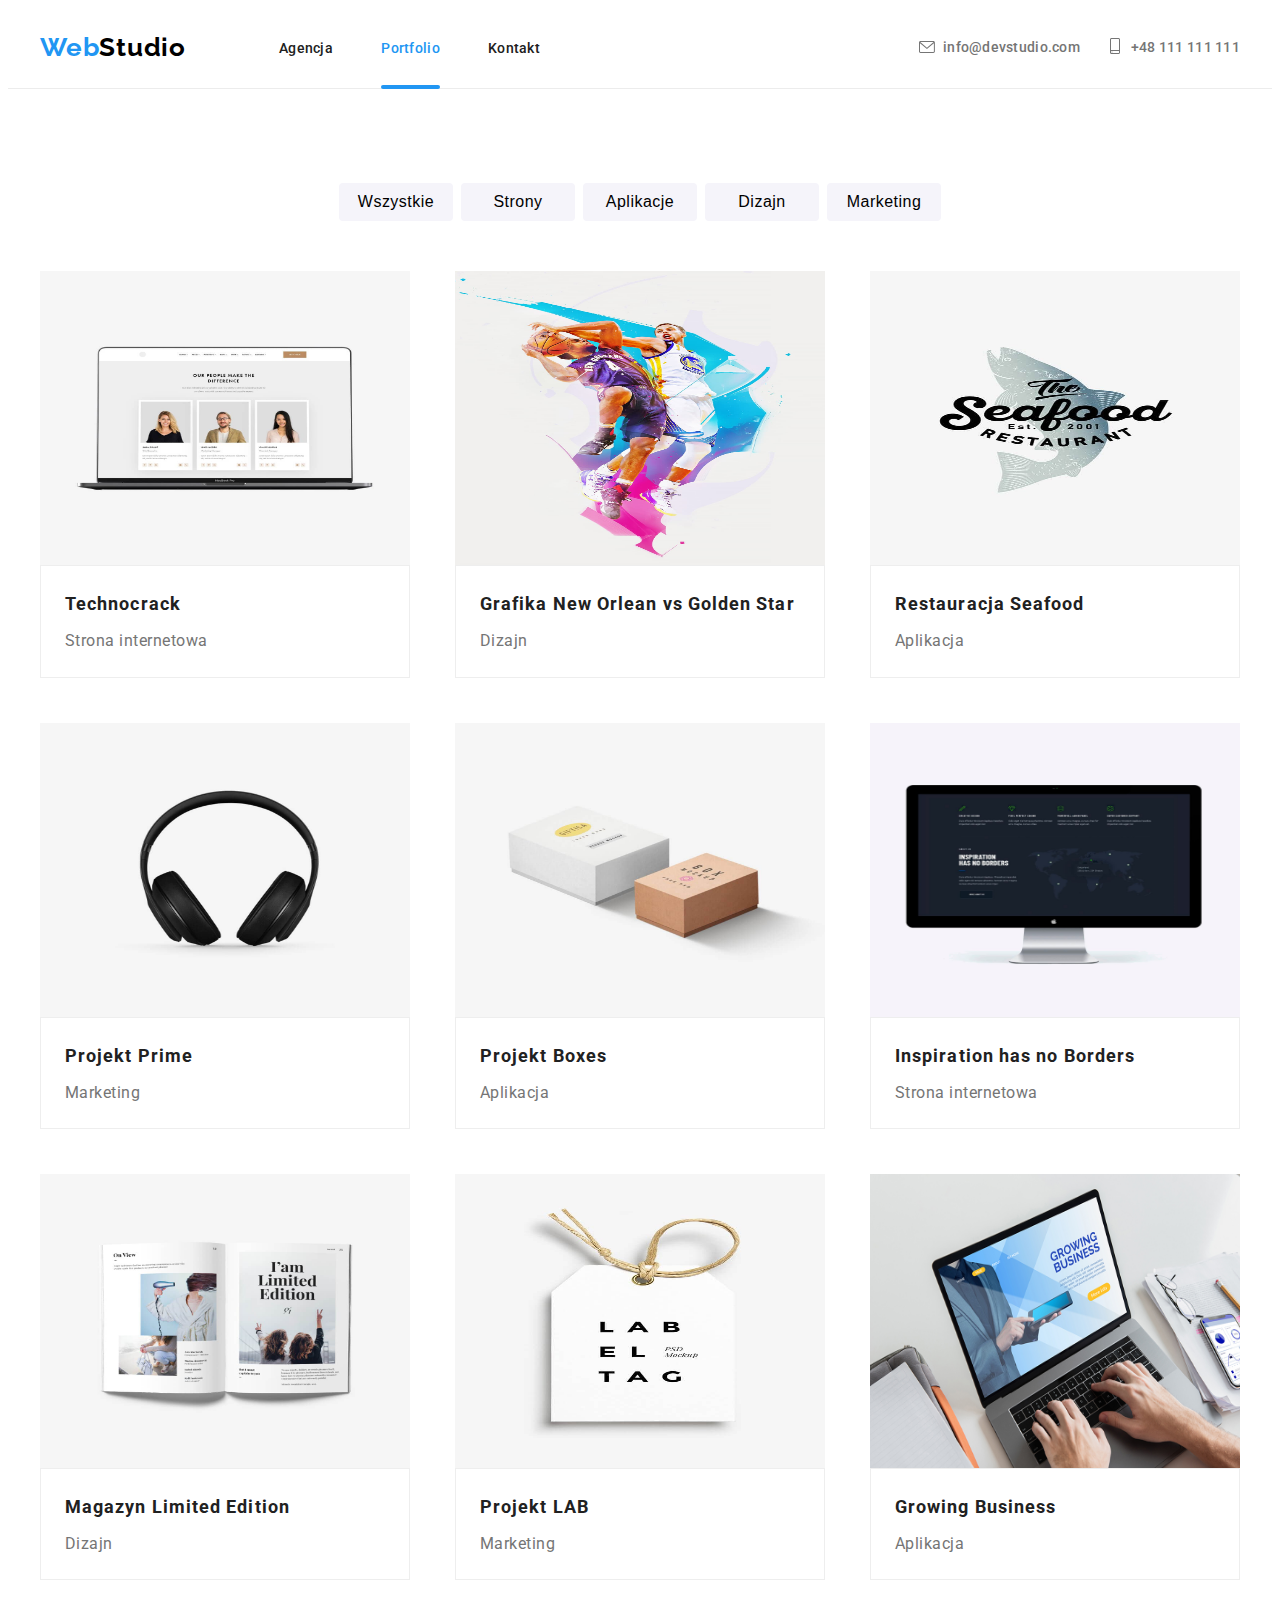
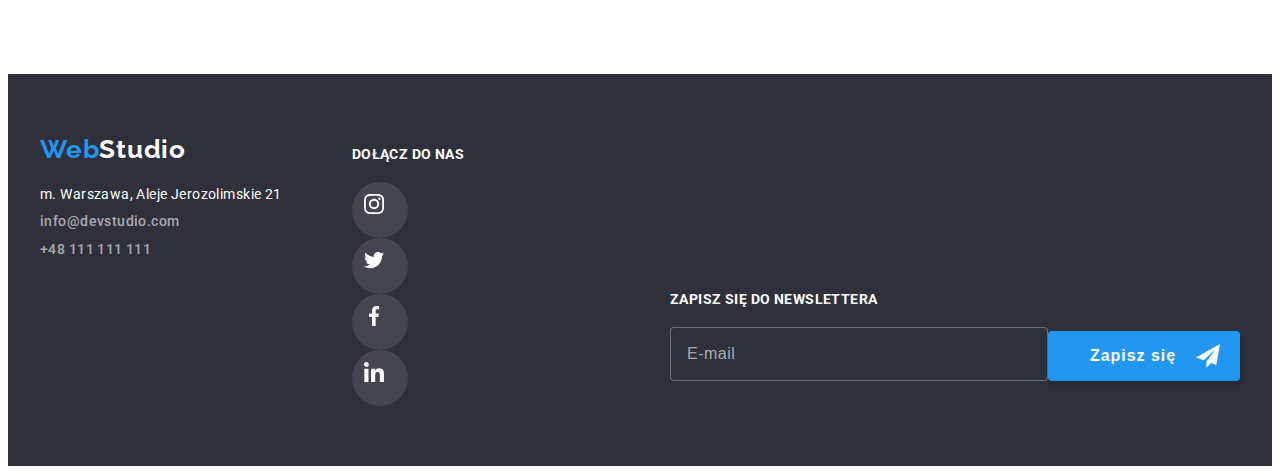
==== commit b5e0bdbf: "change html" ====
--- a/portfolio.html
+++ b/portfolio.html
@@ -98,7 +98,7 @@
             <li class="product">
               <div class="product__container">
                 <img
-                  src="images/portfoliopicture1.jpg"
+                  src="images/portfolio1.jpg"
                   alt="The headphones"
                   width="370"
                   height="294"
@@ -119,7 +119,7 @@
               <div class="product__container">
                 <img
                   class="picture"
-                  src="images/portfoliopicture2.jpg"
+                  src="images/portfolio2.jpg"
                   alt="The headphones"
                   width="370"
                   height="294"
@@ -142,7 +142,7 @@
               <div class="product__container">
                 <img
                   class="picture"
-                  src="images/portfoliopicture3.jpg"
+                  src="images/portfolio3.jpg"
                   alt="The headphones"
                   width="370"
                   height="294"
@@ -163,7 +163,7 @@
               <div class="product__container">
                 <img
                   class="picture"
-                  src="images/portfoliopicture4.jpg"
+                  src="images/portfolio4.jpg"
                   alt="The headphones"
                   width="370"
                   height="294"
@@ -184,7 +184,7 @@
               <div class="product__container">
                 <img
                   class="picture"
-                  src="images/portfoliopicture5.jpg"
+                  src="images/portfolio5.jpg"
                   alt="Two boxes"
                   width="370"
                   height="294"
@@ -205,7 +205,7 @@
               <div class="product__container">
                 <img
                   class="picture"
-                  src="images/portfoliopicture6.jpg"
+                  src="images/portfolio6.jpg"
                   alt="A monitor presenting a webside"
                   width="370"
                   height="294"
@@ -226,7 +226,7 @@
               <div class="product__container">
                 <img
                   class="picture"
-                  src="images/portfoliopicture7.jpg"
+                  src="images/portfolio7.jpg"
                   alt="Open colorful magazine"
                   width="370"
                   height="294"
@@ -247,7 +247,7 @@
               <div class="product__container">
                 <img
                   class="picture"
-                  src="images/portfoliopicture8.jpg"
+                  src="images/portfolio8.jpg"
                   alt="Printed label LABELTAG"
                   width="370"
                   height="294"
@@ -268,7 +268,7 @@
               <div class="product__container">
                 <img
                   class="picture"
-                  src="images/portfoliopicture9.jpg"
+                  src="images/portfolio9.jpg"
                   alt="A work on a laptop"
                   width="370"
                   height="294"
@@ -351,4 +351,4 @@
       </div>
     </footer>
   </body>
-</html>+</html>
--- a/css/main.min.css
+++ b/css/main.min.css
@@ -1 +1 @@
-/*# sourceMappingURL=main.min.css.map */+ul,menu{list-style:none;margin-top:0;margin-bottom:0;padding:0}h1,h2,h3,h4,h5,p,figure{margin:0}img{display:block}a{text-decoration:none}.body{font-family:"Roboto",sans-serif;color:#212121}.container{width:1200px;margin:0 auto}.header{padding-top:24px;padding-bottom:25px;border-bottom:1px solid #ececec}.header__container{display:-webkit-box;display:-ms-flexbox;display:flex;-webkit-box-align:center;-ms-flex-align:center;align-items:center}.header__logo{margin-right:93px}.logo-main,.logo-main-footer{font-family:"Raleway",sans-serif;font-size:26px;font-weight:700;color:#000;letter-spacing:.03em;line-height:1.2}.logo-main--accent{color:#2196f3}.navigation{display:-webkit-box;display:-ms-flexbox;display:flex;width:261px;-webkit-box-pack:justify;-ms-flex-pack:justify;justify-content:space-between}.navigation__link{color:#212121;font-weight:500;font-size:14px;letter-spacing:.02em;line-height:1.2;-webkit-transition:color 250ms cubic-bezier(0.4, 0, 0.2, 1);transition:color 250ms cubic-bezier(0.4, 0, 0.2, 1)}.navigation__link:hover,.navigation__link:focus{color:#2196f3}.navigation__link--accent{position:relative;color:#2196f3}.navigation__link--accent::after{position:absolute;content:"";top:45px;left:0;width:100%;height:4px;border-radius:4px;background-color:#2196f3}.email,.email-footer,.telephon-footer,.telephon{color:#757575;font-weight:500;font-size:14px;letter-spacing:.02em;line-height:1.2;-webkit-transition:color 250ms cubic-bezier(0.4, 0, 0.2, 1);transition:color 250ms cubic-bezier(0.4, 0, 0.2, 1)}.icon-envelope{fill:#757575;-webkit-transition:fill 250ms cubic-bezier(0.4, 0, 0.2, 1);transition:fill 250ms cubic-bezier(0.4, 0, 0.2, 1)}.icon-smartphon{fill:#757575;-webkit-transition:fill 250ms cubic-bezier(0.4, 0, 0.2, 1);transition:fill 250ms cubic-bezier(0.4, 0, 0.2, 1)}.contact{display:-webkit-box;display:-ms-flexbox;display:flex;width:321px;-webkit-box-pack:justify;-ms-flex-pack:justify;justify-content:space-between;margin-left:auto;-webkit-box-align:center;-ms-flex-align:center;align-items:center}.contact__email{display:-webkit-box;display:-ms-flexbox;display:flex;width:161px;-webkit-box-pack:justify;-ms-flex-pack:justify;justify-content:space-between;-webkit-box-align:center;-ms-flex-align:center;align-items:center}.contact__email:hover .icon-envelope,.contact__email:focus .icon-envelope{fill:#2196f3}.contact__email:hover .email,.contact__email:hover .email-footer,.contact__email:hover .telephon-footer,.contact__email:hover .telephon,.contact__email:focus .email,.contact__email:focus .email-footer,.contact__email:focus .telephon-footer,.contact__email:focus .telephon{color:#2196f3}.contact__telephon{display:-webkit-box;display:-ms-flexbox;display:flex;width:130px;-webkit-box-pack:justify;-ms-flex-pack:justify;justify-content:space-between;-webkit-box-align:center;-ms-flex-align:center;align-items:center}.contact__telephon:hover .icon-smartphon,.contact__telephon:focus .icon-smartphon{fill:#2196f3}.contact__telephon:hover .telephon,.contact__telephon:focus .telephon{color:#2196f3}.title-section{text-align:center;padding-top:200px;padding-bottom:200px;max-width:1600px;margin:0 auto;background-image:-webkit-gradient(linear, left top, left bottom, from(rgba(47, 48, 58, 0.4)), to(rgba(47, 48, 58, 0.4))),url(../images/background.jpg);background-image:linear-gradient(rgba(47, 48, 58, 0.4), rgba(47, 48, 58, 0.4)),url(../images/background.jpg)}.title-section__title{margin-bottom:30;font-weight:900;font-size:44px;letter-spacing:.06em;line-height:1.4;color:#fff;margin-bottom:30px}.btn,.btn-icon{font-weight:700;font-size:16px;letter-spacing:.06em;color:#fff;background-color:#2196f3;cursor:pointer;border:none;-webkit-box-shadow:0px 4px 4px rgba(0,0,0,.15);box-shadow:0px 4px 4px rgba(0,0,0,.15);border-radius:4px;width:200px;height:50px;text-align:center;-webkit-transition:background-color 250ms cubic-bezier(0.4, 0, 0.2, 1),color 250ms cubic-bezier(0.4, 0, 0.2, 1);transition:background-color 250ms cubic-bezier(0.4, 0, 0.2, 1),color 250ms cubic-bezier(0.4, 0, 0.2, 1)}.btn:hover,.btn-icon:hover,.btn:focus,.btn-icon:focus{background-color:#f5f4fa;color:#212121}.logo-lorem{margin-bottom:30px;display:-webkit-box;display:-ms-flexbox;display:flex;gap:40px}.logo-lorem__icon{width:270px;height:120px;border-radius:4px;padding-left:100px;padding-top:25px;background:#f5f4fa}.lorem{display:-webkit-box;display:-ms-flexbox;display:flex;gap:40px;margin-bottom:94px}.lorem__title{margin-bottom:10px;font-size:14px;letter-spacing:.03em;line-height:1.1}.lorem__text{font-size:14px;letter-spacing:.03em;line-height:1.7;color:#757575}.section{padding-top:94px;padding-bottom:94px}.section__title{margin-bottom:50px;font-size:36px;letter-spacing:.03em;text-align:center;line-height:1.2}.work{display:-webkit-box;display:-ms-flexbox;display:flex;gap:45px}.work__item{position:relative}.work__title{position:absolute;top:224px;margin:0;font-size:14px;line-height:1.15;text-align:center;letter-spacing:.03em;text-transform:uppercase;color:#fff;width:100%;padding-top:27px;height:70px;background-color:rgba(47,48,58,.8)}.team{display:-webkit-box;display:-ms-flexbox;display:flex;gap:40px}.cart-team{background-color:#fff;-webkit-box-shadow:0px 1px 3px rgba(0,0,0,.12),0px 1px 1px rgba(0,0,0,.14),0px 2px 1px rgba(0,0,0,.2);box-shadow:0px 1px 3px rgba(0,0,0,.12),0px 1px 1px rgba(0,0,0,.14),0px 2px 1px rgba(0,0,0,.2);border-radius:0px 0px 4px 4px;padding-bottom:30px}.cart-team__title{margin-top:30px;margin-bottom:10px;font-weight:500;font-size:16px;letter-spacing:.03em;line-height:1.2;text-align:center}.cart-team__text{font-size:16px;letter-spacing:.03em;line-height:1.2;color:#757575;text-align:center}.cart-team__icons{margin-top:16px;display:-webkit-box;display:-ms-flexbox;display:flex;-webkit-box-pack:space-evenly;-ms-flex-pack:space-evenly;justify-content:space-evenly}.socialmedia-icon-item,.socialmedia-icon-item-footer{fill:#afb1b8;-webkit-transition:fill 250ms cubic-bezier(0.4, 0, 0.2, 1);transition:fill 250ms cubic-bezier(0.4, 0, 0.2, 1)}.socialmedia-icons,.socialmedia-icons-footer{width:44px;height:44px;border-radius:50%;background-color:rgba(0,0,0,0);cursor:pointer;padding-left:12px;padding-top:12px;-webkit-transition:background-color 250ms cubic-bezier(0.4, 0, 0.2, 1);transition:background-color 250ms cubic-bezier(0.4, 0, 0.2, 1)}.socialmedia-icons:hover,.socialmedia-icons-footer:hover,.socialmedia-icons:focus,.socialmedia-icons-footer:focus{background-color:#2196f3}.socialmedia-icons:hover .socialmedia-icon-item,.socialmedia-icons-footer:hover .socialmedia-icon-item,.socialmedia-icons:hover .socialmedia-icon-item-footer,.socialmedia-icons-footer:hover .socialmedia-icon-item-footer,.socialmedia-icons:focus .socialmedia-icon-item,.socialmedia-icons-footer:focus .socialmedia-icon-item,.socialmedia-icons:focus .socialmedia-icon-item-footer,.socialmedia-icons-footer:focus .socialmedia-icon-item-footer{fill:#fff}.clients-logos{display:-webkit-box;display:-ms-flexbox;display:flex;gap:36px}.logo-client{width:170px;height:92px;border:1px solid #afb1b8;border-radius:4px;cursor:pointer;padding-left:32px;padding-top:17.71px;-webkit-transition:border 250ms cubic-bezier(0.4, 0, 0.2, 1);transition:border 250ms cubic-bezier(0.4, 0, 0.2, 1)}.logo-client:hover,.logo-client:focus{border:1px solid #2196f3}.logo-client__item{fill:#afb1b8;-webkit-transition:fill 250ms cubic-bezier(0.4, 0, 0.2, 1);transition:fill 250ms cubic-bezier(0.4, 0, 0.2, 1)}.logo-client:hover .logo-client__item,.logo-client:focus .logo-client__item{fill:#2196f3}.footer{background:#2f303a;padding-top:60px;padding-bottom:60px}.footer__container{display:-webkit-box;display:-ms-flexbox;display:flex}.footer__contacts{margin-right:70px}.footer__address{margin-top:20px;font-style:normal;font-weight:400;font-size:14px;color:#fff;letter-spacing:.03em;line-height:1.2}.footer__links{margin-top:9px}.footer__invitation{margin-bottom:20px;margin-top:12px;font-weight:700;font-size:14px;line-height:1.15;letter-spacing:.03em;text-transform:uppercase;color:#fff}.logo-main-footer{color:#fff}.email-footer,.telephon-footer{letter-spacing:.03em;color:rgba(255,255,255,.6)}.email-footer:hover,.telephon-footer:hover,.email-footer:focus,.telephon-footer:focus{color:#2196f3}icons-footer{display:-webkit-box;display:-ms-flexbox;display:flex;gap:10px}.socialmedia-icon-item-footer{fill:#fff}.socialmedia-icons-footer{background-color:rgba(255,255,255,.1)}.newsletter{display:-webkit-box;display:-ms-flexbox;display:flex;margin-left:auto;-webkit-box-pack:justify;-ms-flex-pack:justify;justify-content:space-between;-webkit-box-align:end;-ms-flex-align:end;align-items:flex-end;width:570px;padding-bottom:25px}.newsletter__input{display:block;width:358px;height:50px;border:1px solid rgba(255,255,255,.3);border-radius:4px;margin-top:20px;background-color:#2f303a;padding-left:16px;font-size:16px;line-height:1.25;letter-spacing:.03em;color:#fff;-webkit-transition:border 250ms cubic-bezier(0.4, 0, 0.2, 1);transition:border 250ms cubic-bezier(0.4, 0, 0.2, 1)}.newsletter__input::-webkit-input-placeholder{font-size:16px;line-height:1.25;letter-spacing:.03em;color:rgba(255,255,255,.6)}.newsletter__input::-moz-placeholder{font-size:16px;line-height:1.25;letter-spacing:.03em;color:rgba(255,255,255,.6)}.newsletter__input:-ms-input-placeholder{font-size:16px;line-height:1.25;letter-spacing:.03em;color:rgba(255,255,255,.6)}.newsletter__input::-ms-input-placeholder{font-size:16px;line-height:1.25;letter-spacing:.03em;color:rgba(255,255,255,.6)}.newsletter__input::placeholder{font-size:16px;line-height:1.25;letter-spacing:.03em;color:rgba(255,255,255,.6)}.newsletter__label{font-weight:700;font-size:14px;line-height:1.15;letter-spacing:.03em;text-transform:uppercase;color:#fff;-webkit-transition:color 250ms cubic-bezier(0.4, 0, 0.2, 1);transition:color 250ms cubic-bezier(0.4, 0, 0.2, 1)}.newsletter__label:hover,.newsletter__label:focus-within{color:#2196f3}.newsletter__label:hover .newsletter__input,.newsletter__label:focus-within .newsletter__input{border:1px solid #2196f3}.btn-icon{text-align:left;padding-left:42px;position:relative}.btn-icon::after{width:24px;content:"";height:24px;position:absolute;top:13px;left:148px;background-image:url("data:image/svg+xml,%3Csvg width='24' height='24' viewBox='0 0 24 24' fill='none' xmlns='http://www.w3.org/2000/svg'%3E%3Cpath id='icon send' d='M24 0L0 13.5L7.66994 16.3407L19.5 5.25002L10.5017 17.3896L10.509 17.3923L10.5 17.3896V24.0001L14.8013 18.982L20.2501 21.0001L24 0Z' fill='white'/%3E%3C/svg%3E");-webkit-transition:background-color 250ms cubic-bezier(0.4, 0, 0.2, 1);transition:background-color 250ms cubic-bezier(0.4, 0, 0.2, 1)}.btn-icon:hover::after{background-image:url("data:image/svg+xml,%3Csvg width='24' height='24' viewBox='0 0 24 24' fill='none' xmlns='http://www.w3.org/2000/svg'%3E%3Cpath id='icon send' d='M24 0L0 13.5L7.66994 16.3407L19.5 5.25002L10.5017 17.3896L10.509 17.3923L10.5 17.3896V24.0001L14.8013 18.982L20.2501 21.0001L24 0Z' fill='black'/%3E%3C/svg%3E")}.backdrop{position:fixed;top:0;left:0;right:0;bottom:0;background-color:rgba(0,0,0,.2);cursor:not-allowed;display:-webkit-box;display:-ms-flexbox;display:flex;visibility:visible;opacity:1;-webkit-transform:scale(1);transform:scale(1)}.is-hidden{visibility:hidden;opacity:0;pointer-events:none;-webkit-transform:scale(0);transform:scale(0)}.order{position:relative;width:528px;height:581px;text-align:center;background-color:#fff;cursor:auto;margin:auto}.order__btn-clouse{position:absolute;top:8px;left:490px;border-radius:50%;width:30px;height:30px;border:1px solid rgba(0,0,0,.1);background-color:#fff;cursor:pointer}.order__title{margin-top:40px;margin-bottom:12px;font-size:20px;line-height:1.15;letter-spacing:.03em;font-size:20px;line-height:1.15;letter-spacing:.03em}.order__name-container{position:relative;width:448px;margin:0 auto}.order__name-container::after{position:absolute;content:"";width:18px;height:18px;top:29px;left:12px;background-image:url("data:image/svg+xml,%3Csvg width='18' height='18' viewBox='0 0 18 18' fill='none' xmlns='http://www.w3.org/2000/svg'%3E%3Cg id='person-black-18dp 1' clip-path='url(%23clip0_4082_869)'%3E%3Cpath id='Vector' d='M9 9C10.6575 9 12 7.6575 12 6C12 4.3425 10.6575 3 9 3C7.3425 3 6 4.3425 6 6C6 7.6575 7.3425 9 9 9ZM9 10.5C6.9975 10.5 3 11.505 3 13.5V14.25C3 14.6625 3.3375 15 3.75 15H14.25C14.6625 15 15 14.6625 15 14.25V13.5C15 11.505 11.0025 10.5 9 10.5Z' fill='%23212121'/%3E%3C/g%3E%3Cdefs%3E%3CclipPath id='clip0_4082_869'%3E%3Crect width='18' height='18' fill='white'/%3E%3C/clipPath%3E%3C/defs%3E%3C/svg%3E");-webkit-transition:background-color 250ms cubic-bezier(0.4, 0, 0.2, 1);transition:background-color 250ms cubic-bezier(0.4, 0, 0.2, 1)}.order__name-container:hover::after,.order__name-container:focus-within::after{background-image:url("data:image/svg+xml,%3Csvg width='18' height='18' viewBox='0 0 18 18' fill='none' xmlns='http://www.w3.org/2000/svg'%3E%3Cg id='person-black-18dp 1' clip-path='url(%23clip0_4082_869)'%3E%3Cpath id='Vector' d='M9 9C10.6575 9 12 7.6575 12 6C12 4.3425 10.6575 3 9 3C7.3425 3 6 4.3425 6 6C6 7.6575 7.3425 9 9 9ZM9 10.5C6.9975 10.5 3 11.505 3 13.5V14.25C3 14.6625 3.3375 15 3.75 15H14.25C14.6625 15 15 14.6625 15 14.25V13.5C15 11.505 11.0025 10.5 9 10.5Z' fill='%232196F3'/%3E%3C/g%3E%3Cdefs%3E%3CclipPath id='clip0_4082_869'%3E%3Crect width='18' height='18' fill='white'/%3E%3C/clipPath%3E%3C/defs%3E%3C/svg%3E")}.order__telephone-container{position:relative;width:448px;margin:0 auto}.order__telephone-container::after{position:absolute;content:"";width:18px;height:18px;top:29px;left:12px;background-image:url("data:image/svg+xml,%3Csvg width='18' height='18' viewBox='0 0 18 18' fill='none' xmlns='http://www.w3.org/2000/svg'%3E%3Cg id='phone-black-18dp 1' clip-path='url(%23clip0_4082_875)'%3E%3Cpath id='Vector' d='M13.996 11.1226L12.1579 10.9127C11.7164 10.862 11.2822 11.014 10.971 11.3252L9.63945 12.6568C7.59144 11.6147 5.91251 9.94296 4.87041 7.8877L6.20922 6.54888C6.5204 6.2377 6.67237 5.80349 6.62171 5.36205L6.41185 3.53836C6.325 2.80745 5.70988 2.25745 4.97173 2.25745H3.71976C2.902 2.25745 2.22175 2.93771 2.2724 3.75547C2.65595 9.93572 7.59868 14.8712 13.7717 15.2548C14.5894 15.3054 15.2697 14.6252 15.2697 13.8074V12.5555C15.2769 11.8245 14.7269 11.2094 13.996 11.1226Z' fill='%23212121'/%3E%3C/g%3E%3Cdefs%3E%3CclipPath id='clip0_4082_875'%3E%3Crect width='18' height='18' fill='white'/%3E%3C/clipPath%3E%3C/defs%3E%3C/svg%3E");-webkit-transition:background-color 250ms cubic-bezier(0.4, 0, 0.2, 1);transition:background-color 250ms cubic-bezier(0.4, 0, 0.2, 1)}.order__telephone-container:hover::after,.order__telephone-container:focus-within::after{background-image:url("data:image/svg+xml,%3Csvg width='18' height='18' viewBox='0 0 18 18' fill='none' xmlns='http://www.w3.org/2000/svg'%3E%3Cg id='phone-black-18dp 1' clip-path='url(%23clip0_4082_875)'%3E%3Cpath id='Vector' d='M13.996 11.1226L12.1579 10.9127C11.7164 10.862 11.2822 11.014 10.971 11.3252L9.63945 12.6568C7.59144 11.6147 5.91251 9.94296 4.87041 7.8877L6.20922 6.54888C6.5204 6.2377 6.67237 5.80349 6.62171 5.36205L6.41185 3.53836C6.325 2.80745 5.70988 2.25745 4.97173 2.25745H3.71976C2.902 2.25745 2.22175 2.93771 2.2724 3.75547C2.65595 9.93572 7.59868 14.8712 13.7717 15.2548C14.5894 15.3054 15.2697 14.6252 15.2697 13.8074V12.5555C15.2769 11.8245 14.7269 11.2094 13.996 11.1226Z' fill='%232196F3'/%3E%3C/g%3E%3Cdefs%3E%3CclipPath id='clip0_4082_875'%3E%3Crect width='18' height='18' fill='white'/%3E%3C/clipPath%3E%3C/defs%3E%3C/svg%3E")}.order__email-container{position:relative;width:448px;margin:0 auto}.order__email-container::after{position:absolute;content:"";width:18px;height:18px;top:29px;left:12px;background-image:url("data:image/svg+xml,%3Csvg width='18' height='18' viewBox='0 0 18 18' fill='none' xmlns='http://www.w3.org/2000/svg'%3E%3Cg id='email-black-18dp 1' clip-path='url(%23clip0_4082_881)'%3E%3Cpath id='Vector' d='M15 3H3C2.175 3 1.5075 3.675 1.5075 4.5L1.5 13.5C1.5 14.325 2.175 15 3 15H15C15.825 15 16.5 14.325 16.5 13.5V4.5C16.5 3.675 15.825 3 15 3ZM14.7 6.1875L9.3975 9.5025C9.1575 9.6525 8.8425 9.6525 8.6025 9.5025L3.3 6.1875C3.1125 6.0675 3 5.865 3 5.6475C3 5.145 3.5475 4.845 3.975 5.1075L9 8.25L14.025 5.1075C14.4525 4.845 15 5.145 15 5.6475C15 5.865 14.8875 6.0675 14.7 6.1875Z' fill='%23212121'/%3E%3C/g%3E%3Cdefs%3E%3CclipPath id='clip0_4082_881'%3E%3Crect width='18' height='18' fill='white'/%3E%3C/clipPath%3E%3C/defs%3E%3C/svg%3E");-webkit-transition:background-color 250ms cubic-bezier(0.4, 0, 0.2, 1);transition:background-color 250ms cubic-bezier(0.4, 0, 0.2, 1)}.order__email-container:hover::after,.order__email-container:focus-within::after{background-image:url("data:image/svg+xml,%3Csvg width='18' height='18' viewBox='0 0 18 18' fill='none' xmlns='http://www.w3.org/2000/svg'%3E%3Cg id='email-black-18dp 1' clip-path='url(%23clip0_4082_881)'%3E%3Cpath id='Vector' d='M15 3H3C2.175 3 1.5075 3.675 1.5075 4.5L1.5 13.5C1.5 14.325 2.175 15 3 15H15C15.825 15 16.5 14.325 16.5 13.5V4.5C16.5 3.675 15.825 3 15 3ZM14.7 6.1875L9.3975 9.5025C9.1575 9.6525 8.8425 9.6525 8.6025 9.5025L3.3 6.1875C3.1125 6.0675 3 5.865 3 5.6475C3 5.145 3.5475 4.845 3.975 5.1075L9 8.25L14.025 5.1075C14.4525 4.845 15 5.145 15 5.6475C15 5.865 14.8875 6.0675 14.7 6.1875Z' fill='%232196F3'/%3E%3C/g%3E%3Cdefs%3E%3CclipPath id='clip0_4082_881'%3E%3Crect width='18' height='18' fill='white'/%3E%3C/clipPath%3E%3C/defs%3E%3C/svg%3E")}.order__label{display:-webkit-box;display:-ms-flexbox;display:flex;-webkit-box-orient:vertical;-webkit-box-direction:normal;-ms-flex-direction:column;flex-direction:column;text-align:left;font-size:12px;line-height:1.5;letter-spacing:.01em;color:#757575;margin-bottom:10px}.order__input{border:1px solid rgba(33,33,33,.2);border-radius:4px;padding-bottom:5px;padding-left:42px;padding-top:12px;font-size:16px;line-height:1;-webkit-transition:border 250ms cubic-bezier(0.4, 0, 0.2, 1);transition:border 250ms cubic-bezier(0.4, 0, 0.2, 1)}.order__input:focus-within,.order__input:hover{border:1px solid #2196f3;outline:none}.order__label-comment{display:-webkit-box;display:-ms-flexbox;display:flex;-webkit-box-orient:vertical;-webkit-box-direction:normal;-ms-flex-direction:column;flex-direction:column;text-align:left;font-size:12px;line-height:1.5;letter-spacing:.01em;color:#757575;margin-bottom:10px;width:448px;margin:0 auto}.order__textarea{border:1px solid rgba(33,33,33,.2);border-radius:4px;height:120px;padding-left:16px;padding-top:12px;font-size:16px;line-height:1.2;-webkit-transition:border 250ms cubic-bezier(0.4, 0, 0.2, 1);transition:border 250ms cubic-bezier(0.4, 0, 0.2, 1)}.order__textarea:focus-within,.order__textarea:hover{border:1px solid #2196f3;outline:none}.order__textarea::-webkit-input-placeholder{font-size:12px;line-height:1.5;letter-spacing:.01em;color:rgba(117,117,117,.5)}.order__textarea::-moz-placeholder{font-size:12px;line-height:1.5;letter-spacing:.01em;color:rgba(117,117,117,.5)}.order__textarea:-ms-input-placeholder{font-size:12px;line-height:1.5;letter-spacing:.01em;color:rgba(117,117,117,.5)}.order__textarea::-ms-input-placeholder{font-size:12px;line-height:1.5;letter-spacing:.01em;color:rgba(117,117,117,.5)}.order__textarea::placeholder{font-size:12px;line-height:1.5;letter-spacing:.01em;color:rgba(117,117,117,.5)}.order__checkbox-substitute{width:16px;height:15px;border:2.5px solid #212121;margin-right:8px;border-radius:4px;-webkit-transition:border 250ms cubic-bezier(0.4, 0, 0.2, 1);transition:border 250ms cubic-bezier(0.4, 0, 0.2, 1)}.order__checkbox-substitute:hover,.order__checkbox-substitute:focus{border:4px solid #212121}.order__label-acceptance{font-size:14px;line-height:2;letter-spacing:.03em;color:#757575;margin-bottom:30px;margin-top:20px;display:-webkit-box;display:-ms-flexbox;display:flex;-webkit-box-align:center;-ms-flex-align:center;align-items:center;-webkit-box-pack:center;-ms-flex-pack:center;justify-content:center}.order__label-acceptance .link-accept{color:#2196f3;text-decoration:underline;display:inline-block;margin-right:5px;margin-left:5px}.order__checkbox-background{display:block;visibility:hidden;-webkit-transition:visibility 250ms cubic-bezier(0.4, 0, 0.2, 1);transition:visibility 250ms cubic-bezier(0.4, 0, 0.2, 1)}.order .order__checkbox--hidden{-webkit-appearance:none;-moz-appearance:none;appearance:none}.order .order__checkbox:checked+.order__checkbox-substitute{border:0}.order .order__checkbox:checked+.order__checkbox-substitute .order__checkbox-background{display:block;visibility:visible}.btn-portfolio-grid{margin-bottom:50px;display:-webkit-box;display:-ms-flexbox;display:flex;-webkit-box-pack:center;-ms-flex-pack:center;justify-content:center;gap:8px}.btn-portfolio{font-weight:500;font-size:16px;letter-spacing:.03em;background-color:#f5f4fa;cursor:pointer;border:none;border-radius:4px;width:114px;height:38px;-webkit-transition:background-color 250ms cubic-bezier(0.4, 0, 0.2, 1),color 250ms cubic-bezier(0.4, 0, 0.2, 1),-webkit-box-shadow 250ms cubic-bezier(0.4, 0, 0.2, 1);transition:background-color 250ms cubic-bezier(0.4, 0, 0.2, 1),color 250ms cubic-bezier(0.4, 0, 0.2, 1),-webkit-box-shadow 250ms cubic-bezier(0.4, 0, 0.2, 1);transition:background-color 250ms cubic-bezier(0.4, 0, 0.2, 1),color 250ms cubic-bezier(0.4, 0, 0.2, 1),box-shadow 250ms cubic-bezier(0.4, 0, 0.2, 1);transition:background-color 250ms cubic-bezier(0.4, 0, 0.2, 1),color 250ms cubic-bezier(0.4, 0, 0.2, 1),box-shadow 250ms cubic-bezier(0.4, 0, 0.2, 1),-webkit-box-shadow 250ms cubic-bezier(0.4, 0, 0.2, 1)}.btn-portfolio:hover,.btn-portfolio:focus{background-color:#2196f3;color:#fff;-webkit-box-shadow:0px 3px 1px rgba(0,0,0,.1),0px 1px 2px rgba(0,0,0,.08),0px 2px 2px rgba(0,0,0,.12);box-shadow:0px 3px 1px rgba(0,0,0,.1),0px 1px 2px rgba(0,0,0,.08),0px 2px 2px rgba(0,0,0,.12)}.product-grid{display:-webkit-box;display:-ms-flexbox;display:flex;-ms-flex-wrap:wrap;flex-wrap:wrap;gap:45px}.product{margin:0;cursor:pointer;-webkit-transition:-webkit-box-shadow 250ms cubic-bezier(0.4, 0, 0.2, 1);transition:-webkit-box-shadow 250ms cubic-bezier(0.4, 0, 0.2, 1);transition:box-shadow 250ms cubic-bezier(0.4, 0, 0.2, 1);transition:box-shadow 250ms cubic-bezier(0.4, 0, 0.2, 1), -webkit-box-shadow 250ms cubic-bezier(0.4, 0, 0.2, 1)}.product:hover,.product:focus{-webkit-box-shadow:0px 1px 1px rgba(0,0,0,.12),0px 4px 4px rgba(0,0,0,.06),1px 4px 6px rgba(0,0,0,.16);box-shadow:0px 1px 1px rgba(0,0,0,.12),0px 4px 4px rgba(0,0,0,.06),1px 4px 6px rgba(0,0,0,.16)}.product:hover .product__description,.product:focus .product__description{-webkit-transform:translateY(0);transform:translateY(0)}.product__container{width:370;height:294;position:relative;overflow:hidden}.product__description{margin:0;position:absolute;width:100%;height:100%;top:0;left:0;padding-top:49px;padding-left:24px;padding-right:45px;-webkit-transform:translateY(100%);transform:translateY(100%);-webkit-transition:-webkit-transform 250ms cubic-bezier(0.4, 0, 0.2, 1);transition:-webkit-transform 250ms cubic-bezier(0.4, 0, 0.2, 1);transition:transform 250ms cubic-bezier(0.4, 0, 0.2, 1);transition:transform 250ms cubic-bezier(0.4, 0, 0.2, 1), -webkit-transform 250ms cubic-bezier(0.4, 0, 0.2, 1);font-size:18px;line-height:1.5;background-color:#2196f3;letter-spacing:.03em;color:#fff;padding-top:49px;padding-left:24px;padding-right:45px}.product__container-text{border:1px solid #eee}.product__title{margin-top:20px;margin-left:24px;font-size:18px;line-height:2;letter-spacing:.06em}.product__text{margin-top:4px;margin-bottom:20px;margin-left:24px;font-size:16px;line-height:1.9;letter-spacing:.03em;color:#757575}/*# sourceMappingURL=main.min.css.map */